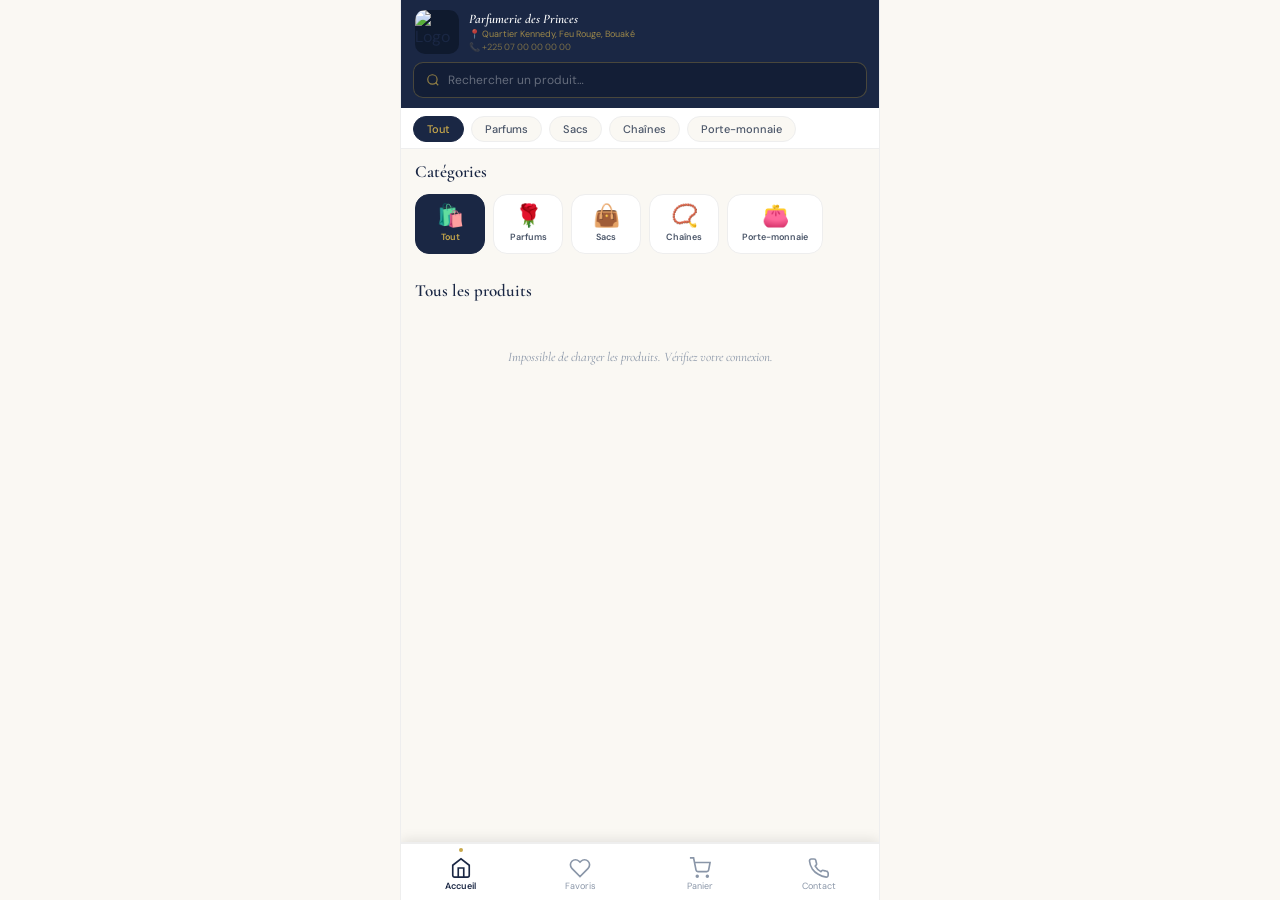
==== index.html @ a4246d4c "fix vercel deploy URL parfumerie-des-princes.vercel.app" ====
<!DOCTYPE html>
<html lang="fr">
<head>
  <meta charset="UTF-8" />
  <!-- viewport-fit=cover essentiel pour safe-area sur iOS/Android -->
  <meta name="viewport" content="width=device-width, initial-scale=1.0, maximum-scale=1.0, user-scalable=no, viewport-fit=cover" />
  <title>Parfumerie des Princes</title>
  <!-- PWA -->
  <link rel="manifest" href="manifest.json" />
  <meta name="theme-color" content="#1a2744" />
  <meta name="mobile-web-app-capable" content="yes" />
  <meta name="apple-mobile-web-app-capable" content="yes" />
  <meta name="apple-mobile-web-app-status-bar-style" content="black-translucent" />
  <meta name="apple-mobile-web-app-title" content="Parfumerie DP" />
  <link rel="apple-touch-icon" href="https://lh3.googleusercontent.com/d/11jAOWFMQM8Taf1GkFTv2fabKmadm5l5N" />
  <link rel="preconnect" href="https://fonts.googleapis.com" />
  <link rel="preconnect" href="https://fonts.gstatic.com" crossorigin />
  <link href="https://fonts.googleapis.com/css2?family=Cormorant+Garamond:ital,wght@0,400;0,600;1,400&family=DM+Sans:wght@400;500;600&family=DM+Mono:wght@400&display=swap" rel="stylesheet" />
  <link rel="stylesheet" href="style.css" />
</head>
<body>

  <div class="toast" id="toast"><span class="toast-ico">✓</span><span id="toast-msg"></span></div>

  <!-- MODAL PRODUIT -->
  <div class="modal-overlay" id="modalOverlay" onclick="closeModal(event)">
    <div class="modal-sheet">
      <div class="modal-handle"></div>
      <div class="modal-img-wrap" id="modalImgWrap"></div>
      <div class="modal-body">
        <div class="modal-top">
          <div>
            <div class="modal-cat" id="modalCat"></div>
            <div class="modal-name" id="modalName"></div>
          </div>
          <div class="modal-badge" id="modalBadge" style="display:none"></div>
        </div>
        <div class="modal-price-row">
          <div class="modal-price" id="modalPrice"></div>
          <div style="display:flex;gap:8px;align-items:center">
            <button class="modal-share" onclick="shareProduct()">
              <svg width="15" height="15" viewBox="0 0 24 24" fill="currentColor"><path d="M17.472 14.382c-.297-.149-1.758-.867-2.03-.967-.273-.099-.471-.148-.67.15-.197.297-.767.966-.94 1.164-.173.199-.347.223-.644.075-.297-.15-1.255-.463-2.39-1.475-.883-.788-1.48-1.761-1.653-2.059-.173-.297-.018-.458.13-.606.134-.133.298-.347.446-.52.149-.174.198-.298.298-.497.099-.198.05-.371-.025-.52-.075-.149-.669-1.612-.916-2.207-.242-.579-.487-.5-.669-.51-.173-.008-.371-.01-.57-.01-.198 0-.52.074-.792.372-.272.297-1.04 1.016-1.04 2.479 0 1.462 1.065 2.875 1.213 3.074.149.198 2.096 3.2 5.077 4.487.709.306 1.262.489 1.694.625.712.227 1.36.195 1.871.118.571-.085 1.758-.719 2.006-1.413.248-.694.248-1.289.173-1.413-.074-.124-.272-.198-.57-.347m-5.421 7.403h-.004a9.87 9.87 0 01-5.031-1.378l-.361-.214-3.741.982.998-3.648-.235-.374a9.86 9.86 0 01-1.51-5.26c.001-5.45 4.436-9.884 9.888-9.884 2.64 0 5.122 1.03 6.988 2.898a9.825 9.825 0 012.893 6.994c-.003 5.45-4.437 9.884-9.885 9.884m8.413-18.297A11.815 11.815 0 0012.05 0C5.495 0 .16 5.335.157 11.892c0 2.096.547 4.142 1.588 5.945L.057 24l6.305-1.654a11.882 11.882 0 005.683 1.448h.005c6.554 0 11.89-5.335 11.893-11.893a11.821 11.821 0 00-3.48-8.413z"/></svg>
            </button>
            <button class="modal-fav" id="modalFav" onclick="toggleFavModal()">♡</button>
          </div>
        </div>
        <div class="modal-desc" id="modalDesc"></div>
        <div class="modal-btns">
          <button class="modal-back-btn" onclick="closeModalBtn()">
            <svg width="14" height="14" viewBox="0 0 24 24" fill="none" stroke="currentColor" stroke-width="2"><polyline points="15 18 9 12 15 6"/></svg>
            Retour
          </button>
          <button class="modal-add-btn" onclick="addFromModal()">
            <svg width="15" height="15" viewBox="0 0 24 24" fill="none" stroke="currentColor" stroke-width="2"><circle cx="9" cy="21" r="1"/><circle cx="20" cy="21" r="1"/><path d="M1 1h4l2.68 13.39a2 2 0 0 0 2 1.61h9.72a2 2 0 0 0 2-1.61L23 6H6"/></svg>
            Ajouter au panier
          </button>
        </div>
      </div>
    </div>
  </div>

  <div class="app">

    <!-- HEADER -->
    <header class="header" id="mainHeader">
      <div class="header-brand" id="headerBrand">
        <div class="logo-row">
          <img id="logoBtn" src="https://lh3.googleusercontent.com/d/11jAOWFMQM8Taf1GkFTv2fabKmadm5l5N" alt="Logo" class="logo-img" />
          <div class="brand">
            <span class="brand-name">Parfumerie des Princes</span>
            <span class="brand-sub">📍 Quartier Kennedy, Feu Rouge, Bouaké</span>
            <span class="brand-tel">📞 +225 07 00 00 00 00</span>
          </div>
        </div>
      </div>
      <div class="search-bar">
        <svg width="14" height="14" viewBox="0 0 24 24" fill="none" stroke="currentColor" stroke-width="2"><circle cx="11" cy="11" r="8"/><path d="m21 21-4.35-4.35"/></svg>
        <input type="text" id="searchInput" placeholder="Rechercher un produit…" oninput="doSearch(this.value)" />
        <button class="search-clear" id="searchClear" onclick="clearSearch()" style="display:none">✕</button>
      </div>
    </header>

    <!-- BARRE CATÉGORIES (unique, toujours visible) -->
    <div class="cats-bar" id="catsBar">
      <button class="cp active" data-cat="Tout" onclick="filterCat('Tout',this)">Tout</button>
      <button class="cp" data-cat="Parfum" onclick="filterCat('Parfum',this)">Parfums</button>
      <button class="cp" data-cat="Sac" onclick="filterCat('Sac',this)">Sacs</button>
      <button class="cp" data-cat="Chaine" onclick="filterCat('Chaine',this)">Chaînes</button>
      <button class="cp" data-cat="Porte-monnaie" onclick="filterCat('Porte-monnaie',this)">Porte-monnaie</button>
    </div>

    <!-- FILTRES PRIX -->
    <div class="price-filters" id="priceFilters" style="display:none">
      <span class="pf-label">Prix :</span>
      <button class="pf active" data-range="all" onclick="filterPrice('all',this)">Tous</button>
      <button class="pf" data-range="0-10000" onclick="filterPrice('0-10000',this)">- 10 000 FCFA</button>
      <button class="pf" data-range="10000-30000" onclick="filterPrice('10000-30000',this)">10 000 – 30 000 FCFA</button>
      <button class="pf" data-range="30000-999999" onclick="filterPrice('30000-999999',this)">+ 30 000 FCFA</button>
    </div>

    <main class="main-content" id="mainContent">

      <!-- ACCUEIL -->
      <div class="page active" id="p-home">

        <!-- Catégories visuelles scrollables dans la page -->
        <div class="cat-section" id="catSection">
          <p class="section-title">Catégories</p>
          <div class="cat-row">
            <div class="cat-pill active" data-cat="Tout" onclick="filterCat('Tout',null)">
              <span class="cat-pill-emoji">🛍️</span><span class="cat-pill-name">Tout</span>
            </div>
            <div class="cat-pill" data-cat="Parfum" onclick="filterCat('Parfum',null)">
              <span class="cat-pill-emoji">🌹</span><span class="cat-pill-name">Parfums</span>
            </div>
            <div class="cat-pill" data-cat="Sac" onclick="filterCat('Sac',null)">
              <span class="cat-pill-emoji">👜</span><span class="cat-pill-name">Sacs</span>
            </div>
            <div class="cat-pill" data-cat="Chaine" onclick="filterCat('Chaine',null)">
              <span class="cat-pill-emoji">📿</span><span class="cat-pill-name">Chaînes</span>
            </div>
            <div class="cat-pill" data-cat="Porte-monnaie" onclick="filterCat('Porte-monnaie',null)">
              <span class="cat-pill-emoji">👛</span><span class="cat-pill-name">Porte-monnaie</span>
            </div>
          </div>
        </div>

        <p class="section-title" id="prodTitle">Tous les produits</p>
        <div class="prod-grid" id="prodGrid">
          <div class="no-results">Chargement…</div>
        </div>
      </div>

      <!-- FAVORIS -->
      <div class="page" id="p-fav">
        <p class="page-heading">Mes favoris</p>
        <div class="empty-state" id="favEmpty">
          <div class="empty-ico">♡</div>
          <p>Aucun favori</p>
          <small>Ouvrez un produit et appuyez sur ♡</small>
        </div>
        <div class="prod-grid" id="favGrid"></div>
      </div>

      <!-- PANIER -->
      <div class="page" id="p-cart">
        <p class="page-heading">Mon panier</p>
        <div class="empty-state" id="cartEmpty">
          <div class="empty-ico">🛒</div>
          <p>Votre panier est vide</p>
          <small>Ajoutez des produits depuis le catalogue</small>
        </div>
        <div id="cartItems" style="padding-bottom:8px"></div>
      </div>

      <!-- CONTACT -->
      <div class="page" id="p-contact">
        <div class="contact-hero">
          <img src="https://lh3.googleusercontent.com/d/11jAOWFMQM8Taf1GkFTv2fabKmadm5l5N" alt="Logo" class="contact-logo-img" />
          <p class="ch-name">Parfumerie des Princes</p>
          <p class="ch-sub">Bouaké, Côte d'Ivoire</p>
        </div>
        <div class="info-card">
          <div class="info-row">
            <div class="info-ico">📍</div>
            <div><div class="info-lbl">Adresse</div><div class="info-val">Quartier Kennedy, Feu Rouge, Bouaké</div></div>
          </div>
          <div class="info-row">
            <div class="info-ico">🕙</div>
            <div><div class="info-lbl">Horaires</div><div class="info-val open">Tous les jours · 10h – 23h</div></div>
          </div>
          <div class="info-row">
            <div class="info-ico">📞</div>
            <div><div class="info-lbl">WhatsApp</div><div class="info-val">+225 07 00 00 00 00</div></div>
          </div>
        </div>
        <button class="wa-contact-btn" onclick="contactWhatsApp()">
          <svg width="16" height="16" viewBox="0 0 24 24" fill="currentColor"><path d="M17.472 14.382c-.297-.149-1.758-.867-2.03-.967-.273-.099-.471-.148-.67.15-.197.297-.767.966-.94 1.164-.173.199-.347.223-.644.075-.297-.15-1.255-.463-2.39-1.475-.883-.788-1.48-1.761-1.653-2.059-.173-.297-.018-.458.13-.606.134-.133.298-.347.446-.52.149-.174.198-.298.298-.497.099-.198.05-.371-.025-.52-.075-.149-.669-1.612-.916-2.207-.242-.579-.487-.5-.669-.51-.173-.008-.371-.01-.57-.01-.198 0-.52.074-.792.372-.272.297-1.04 1.016-1.04 2.479 0 1.462 1.065 2.875 1.213 3.074.149.198 2.096 3.2 5.077 4.487.709.306 1.262.489 1.694.625.712.227 1.36.195 1.871.118.571-.085 1.758-.719 2.006-1.413.248-.694.248-1.289.173-1.413-.074-.124-.272-.198-.57-.347m-5.421 7.403h-.004a9.87 9.87 0 01-5.031-1.378l-.361-.214-3.741.982.998-3.648-.235-.374a9.86 9.86 0 01-1.51-5.26c.001-5.45 4.436-9.884 9.888-9.884 2.64 0 5.122 1.03 6.988 2.898a9.825 9.825 0 012.893 6.994c-.003 5.45-4.437 9.884-9.885 9.884m8.413-18.297A11.815 11.815 0 0012.05 0C5.495 0 .16 5.335.157 11.892c0 2.096.547 4.142 1.588 5.945L.057 24l6.305-1.654a11.882 11.882 0 005.683 1.448h.005c6.554 0 11.89-5.335 11.893-11.893a11.821 11.821 0 00-3.48-8.413z"/></svg>
          Nous contacter sur WhatsApp
        </button>
      </div>

    </main>

    <!-- FOOTER PANIER -->
    <div class="cart-footer" id="cartFooter" style="display:none">
      <div class="cart-total-row">
        <span class="ct-label">Total</span>
        <span class="ct-value" id="cartTotalVal">0 FCFA</span>
      </div>
      <button class="wa-order-btn" onclick="orderWhatsApp()">
        <svg width="18" height="18" viewBox="0 0 24 24" fill="currentColor"><path d="M17.472 14.382c-.297-.149-1.758-.867-2.03-.967-.273-.099-.471-.148-.67.15-.197.297-.767.966-.94 1.164-.173.199-.347.223-.644.075-.297-.15-1.255-.463-2.39-1.475-.883-.788-1.48-1.761-1.653-2.059-.173-.297-.018-.458.13-.606.134-.133.298-.347.446-.52.149-.174.198-.298.298-.497.099-.198.05-.371-.025-.52-.075-.149-.669-1.612-.916-2.207-.242-.579-.487-.5-.669-.51-.173-.008-.371-.01-.57-.01-.198 0-.52.074-.792.372-.272.297-1.04 1.016-1.04 2.479 0 1.462 1.065 2.875 1.213 3.074.149.198 2.096 3.2 5.077 4.487.709.306 1.262.489 1.694.625.712.227 1.36.195 1.871.118.571-.085 1.758-.719 2.006-1.413.248-.694.248-1.289.173-1.413-.074-.124-.272-.198-.57-.347m-5.421 7.403h-.004a9.87 9.87 0 01-5.031-1.378l-.361-.214-3.741.982.998-3.648-.235-.374a9.86 9.86 0 01-1.51-5.26c.001-5.45 4.436-9.884 9.888-9.884 2.64 0 5.122 1.03 6.988 2.898a9.825 9.825 0 012.893 6.994c-.003 5.45-4.437 9.884-9.885 9.884m8.413-18.297A11.815 11.815 0 0012.05 0C5.495 0 .16 5.335.157 11.892c0 2.096.547 4.142 1.588 5.945L.057 24l6.305-1.654a11.882 11.882 0 005.683 1.448h.005c6.554 0 11.89-5.335 11.893-11.893a11.821 11.821 0 00-3.48-8.413z"/></svg>
        Commander via WhatsApp
      </button>
    </div>

    <!-- ══ BOTTOM NAV ══ -->
    <nav class="bottom-nav" id="bottomNav">
      <button class="ni active" data-page="home" onclick="goTo('home',this)">
        <svg width="22" height="22" viewBox="0 0 24 24" fill="none" stroke="currentColor" stroke-width="1.8"><path d="M3 9l9-7 9 7v11a2 2 0 0 1-2 2H5a2 2 0 0 1-2-2z"/><polyline points="9 22 9 12 15 12 15 22"/></svg>
        <span>Accueil</span>
      </button>
      <button class="ni" data-page="fav" onclick="goTo('fav',this)">
        <svg width="22" height="22" viewBox="0 0 24 24" fill="none" stroke="currentColor" stroke-width="1.8"><path d="M20.84 4.61a5.5 5.5 0 0 0-7.78 0L12 5.67l-1.06-1.06a5.5 5.5 0 0 0-7.78 7.78l1.06 1.06L12 21.23l7.78-7.78 1.06-1.06a5.5 5.5 0 0 0 0-7.78z"/></svg>
        <span>Favoris</span>
      </button>
      <button class="ni" data-page="cart" onclick="goTo('cart',this)">
        <svg width="22" height="22" viewBox="0 0 24 24" fill="none" stroke="currentColor" stroke-width="1.8"><circle cx="9" cy="21" r="1"/><circle cx="20" cy="21" r="1"/><path d="M1 1h4l2.68 13.39a2 2 0 0 0 2 1.61h9.72a2 2 0 0 0 2-1.61L23 6H6"/></svg>
        <span>Panier</span>
        <span class="cart-badge" id="cartBadge" style="display:none">0</span>
      </button>
      <button class="ni" data-page="contact" onclick="goTo('contact',this)">
        <svg width="22" height="22" viewBox="0 0 24 24" fill="none" stroke="currentColor" stroke-width="1.8"><path d="M22 16.92v3a2 2 0 0 1-2.18 2 19.79 19.79 0 0 1-8.63-3.07A19.5 19.5 0 0 1 4.69 13a19.79 19.79 0 0 1-3.07-8.67A2 2 0 0 1 3.6 2.22h3a2 2 0 0 1 2 1.72c.127.96.361 1.903.7 2.81a2 2 0 0 1-.45 2.11L7.91 9.91a16 16 0 0 0 6.07 6.07l.9-.9a2 2 0 0 1 2.11-.45c.907.339 1.85.573 2.81.7A2 2 0 0 1 21.73 17"/></svg>
        <span>Contact</span>
      </button>
    </nav>

  </div>

  <script src="config.js"></script>
  <script src="config.js"></script>
  <script src="products.js"></script>
  <script src="app.js"></script>
  <script>
    // Enregistrer le Service Worker
    if ('serviceWorker' in navigator) {
      window.addEventListener('load', () => {
        navigator.serviceWorker.register('/sw.js')
          .then(reg => console.log('[PWA] Service Worker enregistré', reg.scope))
          .catch(err => console.warn('[PWA] Erreur SW:', err));
      });
    }
  </script>
</body>
</html>
---- style.css ----
*, *::before, *::after { box-sizing: border-box; margin: 0; padding: 0; }
:root {
  --navy: #1a2744; --navy-2: #243560; --navy-3: #0f1a2e;
  --gold: #c8a84b; --gold-2: #e8c96a; --gold-light: #f5edd6;
  --cream: #faf8f3; --white: #fff;
  --text: #1a2744; --text-2: #4a5568; --text-3: #8a96a8;
  --green: #25a244; --red: #e0574e; --border: #eee;
  --font-display: 'Cormorant Garamond', Georgia, serif;
  --font-body: 'DM Sans', system-ui, sans-serif;
  --font-mono: 'DM Mono', monospace;
  --nav-bar: 58px;
  --safe-bottom: env(safe-area-inset-bottom, 16px);
  --nav-total: calc(var(--nav-bar) + var(--safe-bottom));
}

html { height: 100%; }
body { height: 100%; overflow: hidden; overscroll-behavior: none; font-family: var(--font-body); background: var(--cream); color: var(--text); }

/* ── App ── */
.app {
  position: fixed; top: 0; left: 50%; transform: translateX(-50%);
  width: 100%; max-width: 480px; height: 100%;
  display: flex; flex-direction: column; background: var(--cream); overflow: hidden;
}

/* ── Header FIXE ── */
.header { background: var(--navy); flex-shrink: 0; }

.header-brand {
  padding: 10px 14px 8px;
  overflow: hidden; max-height: 72px;
  transition: max-height .28s ease, padding .28s ease, opacity .22s ease;
  opacity: 1;
}
.header-brand.hidden { max-height: 0; padding-top: 0; padding-bottom: 0; opacity: 0; }

/* Padding top sur la search quand le brand est caché */
.search-bar {
  background: rgba(15,26,46,.6); border: 1px solid rgba(200,168,75,.3);
  border-radius: 10px; display: flex; align-items: center; gap: 8px;
  padding: 9px 12px; margin: 0 12px 10px;
  transition: margin-top .28s ease;
}
.header-brand.hidden + .search-bar { margin-top: 10px; }

.logo-row { display: flex; align-items: center; gap: 10px; }
.logo-img { width: 44px; height: 44px; border-radius: 10px; object-fit: contain; background: var(--navy-3); flex-shrink: 0; cursor: pointer; user-select: none; -webkit-tap-highlight-color: transparent; }
.brand { display: flex; flex-direction: column; gap: 1px; }
.brand-name { color: #fff; font-size: 13px; font-weight: 600; font-family: var(--font-display); font-style: italic; }
.brand-sub { color: rgba(200,168,75,.75); font-size: 9px; }
.brand-tel { color: rgba(200,168,75,.55); font-size: 9px; }
.search-bar svg { color: rgba(200,168,75,.7); flex-shrink: 0; }
.search-bar input { background: none; border: none; outline: none; color: #fff; font-size: 12px; width: 100%; font-family: var(--font-body); }
.search-bar input::placeholder { color: rgba(255,255,255,.35); }
.search-clear { background: none; border: none; color: rgba(255,255,255,.4); font-size: 12px; cursor: pointer; }

/* ── Barre catégories FIXE ── */
.cats-bar { display: flex; gap: 7px; padding: 8px 12px 6px; overflow-x: auto; scrollbar-width: none; background: var(--white); border-bottom: 1px solid var(--border); flex-shrink: 0; }
.cats-bar::-webkit-scrollbar { display: none; }
.cp { padding: 5px 13px; border-radius: 20px; font-size: 11px; font-weight: 500; cursor: pointer; border: 1px solid var(--border); background: var(--cream); color: var(--text-2); white-space: nowrap; flex-shrink: 0; transition: all .15s; font-family: var(--font-body); }
.cp.active { background: var(--navy); color: var(--gold); border-color: var(--navy); }

/* ── Filtres prix ── */
.price-filters { display: flex; align-items: center; gap: 6px; padding: 7px 12px; background: var(--gold-light); border-bottom: 1px solid #e8d48a; overflow-x: auto; scrollbar-width: none; flex-shrink: 0; }
.price-filters::-webkit-scrollbar { display: none; }
.pf-label { font-size: 10px; font-weight: 600; color: #7a5c00; white-space: nowrap; text-transform: uppercase; letter-spacing: .5px; }
.pf { padding: 4px 10px; border-radius: 14px; font-size: 10px; font-weight: 500; cursor: pointer; border: 1px solid #e8d48a; background: transparent; color: #7a5c00; white-space: nowrap; flex-shrink: 0; font-family: var(--font-body); transition: all .15s; }
.pf.active { background: var(--navy); color: var(--gold); border-color: var(--navy); }

/* ── Main content — PAS de padding-bottom ici, géré par pb-page ── */
.main-content {
  flex: 1; overflow-y: auto; overflow-x: hidden;
  overscroll-behavior-y: contain;
  -webkit-overflow-scrolling: touch;
  /* Stabiliser le scroll — empêche le "danse" */
  will-change: scroll-position;
}
.page { display: none; padding-bottom: var(--nav-total); }
.page.active { display: block; }

/* ── Titres ── */
.section-title { font-family: var(--font-display); font-size: 17px; color: var(--text); padding: 12px 14px 8px; font-weight: 600; }
.page-heading { font-family: var(--font-display); font-size: 20px; color: var(--text); padding: 14px 14px 10px; font-weight: 600; font-style: italic; }

/* ── Section catégories (visible au début, scroll la fait monter naturellement) ── */
.cat-section { padding: 0 0 4px; }
.cat-row { display: flex; gap: 8px; padding: 4px 14px 10px; overflow-x: auto; scrollbar-width: none; }
.cat-row::-webkit-scrollbar { display: none; }
.cat-pill { display: flex; flex-direction: column; align-items: center; gap: 4px; flex-shrink: 0; cursor: pointer; background: var(--white); border: 1px solid var(--border); border-radius: 14px; padding: 10px 14px; min-width: 70px; transition: all .15s; text-align: center; }
.cat-pill:active { transform: scale(.95); }
.cat-pill.active { background: var(--navy); border-color: var(--navy); }
.cat-pill-emoji { font-size: 22px; line-height: 1; }
.cat-pill-name { font-size: 9px; font-weight: 600; color: var(--text-2); white-space: nowrap; }
.cat-pill.active .cat-pill-name { color: var(--gold); }

/* ── Grille produits ── */
.prod-grid { display: grid; grid-template-columns: 1fr 1fr; gap: 10px; padding: 0 14px 12px; }
.prod-card { background: var(--white); border-radius: 14px; overflow: hidden; border: 1px solid var(--border); cursor: pointer; transition: transform .15s; }
.prod-card:active { transform: scale(.97); }

/* Image pleine — PAS d'emoji flottant sur l'image */
.prod-img { width: 100%; aspect-ratio: 1/1; position: relative; overflow: hidden; background: var(--cream); }
.prod-img img { position: absolute; inset: 0; width: 100%; height: 100%; object-fit: cover; display: block; }
/* Fallback emoji centré SEULEMENT si pas d'image */
.prod-img-fallback { position: absolute; inset: 0; display: none; align-items: center; justify-content: center; font-size: 44px; background: var(--cream); }

.prod-badge { position: absolute; top: 7px; left: 7px; background: var(--gold); color: var(--navy); font-size: 8px; font-weight: 700; padding: 2px 7px; border-radius: 8px; z-index: 2; letter-spacing: .3px; }
/* Pas d'emoji catégorie sur les cartes */
.prod-info { padding: 9px 10px; }
.prod-cat { font-size: 8px; color: var(--text-3); text-transform: uppercase; letter-spacing: .8px; }
.prod-name { font-size: 11px; font-weight: 600; color: var(--text); line-height: 1.35; margin: 2px 0 6px; }
.prod-row { display: flex; align-items: center; justify-content: space-between; }
.prod-price { font-size: 12px; font-weight: 700; color: var(--navy); font-family: var(--font-mono); }
.prod-price span { font-size: 8px; color: var(--text-3); font-weight: 400; font-family: var(--font-body); }
.prod-add { width: 26px; height: 26px; background: var(--navy); border-radius: 8px; display: flex; align-items: center; justify-content: center; color: var(--gold); font-size: 16px; font-weight: 700; cursor: pointer; border: none; }

/* ── Empty ── */
.empty-state { display: flex; flex-direction: column; align-items: center; justify-content: center; gap: 10px; padding: 60px 30px; text-align: center; color: var(--text-3); }
.empty-ico { font-size: 44px; opacity: .4; }
.empty-state p { font-size: 14px; font-family: var(--font-display); font-style: italic; }
.empty-state small { font-size: 11px; color: #bbb; }
.no-results { grid-column: 1/-1; text-align: center; padding: 40px 20px; color: var(--text-3); font-size: 13px; font-family: var(--font-display); font-style: italic; }

/* ── Panier ── */
.cart-item { background: var(--white); border-radius: 12px; padding: 12px; display: flex; gap: 12px; margin: 0 14px 8px; border: 1px solid var(--border); }
.ci-img { width: 60px; height: 60px; border-radius: 10px; display: flex; align-items: center; justify-content: center; flex-shrink: 0; overflow: hidden; }
.ci-img img { width: 100%; height: 100%; object-fit: cover; border-radius: 8px; }
.ci-body { flex: 1; }
.ci-name { font-size: 12px; font-weight: 600; color: var(--text); }
.ci-cat { font-size: 9px; color: var(--text-3); margin-top: 1px; }
.ci-price { font-size: 12px; font-weight: 700; color: var(--navy); margin-top: 5px; font-family: var(--font-mono); }
.ci-qty { display: flex; align-items: center; gap: 8px; margin-top: 6px; }
.ci-qty-btn { width: 22px; height: 22px; border-radius: 6px; border: 1px solid var(--border); background: var(--cream); color: var(--text); font-size: 14px; cursor: pointer; display: flex; align-items: center; justify-content: center; }
.ci-qty-val { font-size: 12px; font-weight: 600; min-width: 16px; text-align: center; }
.ci-del { color: #ddd; font-size: 16px; cursor: pointer; align-self: flex-start; background: none; border: none; padding: 0; }

/* ── Footer panier ── */
.cart-footer { position: fixed; bottom: var(--nav-total); left: 50%; transform: translateX(-50%); width: 100%; max-width: 480px; background: var(--white); border-top: 1px solid var(--border); padding: 12px 14px; z-index: 45; box-shadow: 0 -4px 20px rgba(0,0,0,.08); }
.cart-total-row { display: flex; justify-content: space-between; align-items: center; margin-bottom: 10px; }
.ct-label { font-size: 12px; color: var(--text-2); }
.ct-value { font-size: 18px; font-weight: 700; color: var(--navy); font-family: var(--font-mono); }
.wa-order-btn { background: #25d366; color: #fff; border: none; width: 100%; padding: 12px; border-radius: 12px; font-size: 13px; font-weight: 600; cursor: pointer; display: flex; align-items: center; justify-content: center; gap: 8px; font-family: var(--font-body); }

/* ── Contact ── */
.contact-hero { background: var(--navy); margin: 14px 14px 10px; border-radius: 16px; padding: 24px 20px; text-align: center; }
.contact-logo-img { width: 90px; height: 90px; object-fit: contain; border-radius: 16px; margin: 0 auto 10px; display: block; }
.ch-name { color: #fff; font-size: 16px; font-family: var(--font-display); font-style: italic; }
.ch-sub { color: rgba(200,168,75,.75); font-size: 10px; margin-top: 3px; }
.info-card { background: var(--white); border-radius: 12px; margin: 0 14px 10px; border: 1px solid var(--border); overflow: hidden; }
.info-row { display: flex; align-items: center; gap: 12px; padding: 12px 14px; border-bottom: 1px solid #f5f5f5; }
.info-row:last-child { border-bottom: none; }
.info-ico { font-size: 18px; width: 32px; text-align: center; flex-shrink: 0; }
.info-lbl { font-size: 9px; color: var(--text-3); text-transform: uppercase; letter-spacing: .5px; }
.info-val { font-size: 12px; color: var(--text-2); margin-top: 1px; }
.open { color: var(--green); font-weight: 600; }
.wa-contact-btn { background: #25d366; color: #fff; border: none; width: calc(100% - 28px); margin: 0 14px 14px; padding: 13px; border-radius: 12px; font-size: 13px; font-weight: 600; cursor: pointer; display: flex; align-items: center; justify-content: center; gap: 8px; font-family: var(--font-body); }

/* ══ BOTTOM NAV ══ */
.bottom-nav {
  position: fixed; bottom: 0; left: 50%; transform: translateX(-50%);
  width: 100%; max-width: 480px; background: var(--white);
  border-top: 2px solid var(--border); display: flex; z-index: 1000;
  height: var(--nav-total); padding-bottom: var(--safe-bottom);
  box-shadow: 0 -2px 12px rgba(0,0,0,.1);
}
.ni { flex: 1; display: flex; flex-direction: column; align-items: center; justify-content: center; gap: 3px; cursor: pointer; background: none; border: none; font-family: var(--font-body); position: relative; padding: 6px 0 2px; min-height: 44px; }
.ni svg { stroke: var(--text-3); transition: stroke .15s; flex-shrink: 0; }
.ni span:not(.cart-badge) { font-size: 9px; color: var(--text-3); line-height: 1; }
.ni.active svg { stroke: var(--navy); }
.ni.active span:not(.cart-badge) { color: var(--navy); font-weight: 600; }
.ni.active::after { content: ''; position: absolute; top: 4px; width: 4px; height: 4px; background: var(--gold); border-radius: 50%; }
.cart-badge { position: absolute; top: 2px; right: calc(50% - 20px); background: var(--red); color: #fff; font-size: 8px; font-weight: 700; min-width: 15px; height: 15px; border-radius: 8px; display: flex; align-items: center; justify-content: center; padding: 0 3px; }

/* ── Toast ── */
.toast { position: fixed; bottom: calc(var(--nav-total) + 8px); left: 50%; transform: translateX(-50%); background: var(--navy); color: #fff; padding: 9px 18px; border-radius: 24px; font-size: 12px; font-weight: 500; display: flex; align-items: center; gap: 7px; white-space: nowrap; opacity: 0; transition: opacity .2s; z-index: 200; pointer-events: none; max-width: 90vw; }
.toast.show { opacity: 1; }
.toast-ico { color: var(--gold); font-size: 14px; }

/* ── Modal produit ── */
.modal-overlay { position: fixed; inset: 0; background: rgba(10,16,35,.6); z-index: 400; display: none; align-items: flex-end; justify-content: center; }
.modal-overlay.open { display: flex; }
.modal-sheet { background: var(--white); border-radius: 22px 22px 0 0; width: 100%; max-width: 480px; max-height: 90vh; overflow-y: auto; animation: slideUp .25s ease; }
@keyframes slideUp { from { transform: translateY(100%); } to { transform: translateY(0); } }
.modal-handle { width: 36px; height: 4px; background: #ddd; border-radius: 2px; margin: 12px auto 0; }
.modal-img-wrap { width: 100%; height: 240px; display: flex; align-items: center; justify-content: center; overflow: hidden; }
.modal-img-wrap img { width: 100%; height: 100%; object-fit: cover; }
.modal-img-emoji { font-size: 80px; }
.modal-body { padding: 16px 18px 28px; }
.modal-top { display: flex; align-items: flex-start; justify-content: space-between; margin-bottom: 10px; }
.modal-cat { font-size: 10px; color: var(--text-3); text-transform: uppercase; letter-spacing: .8px; margin-bottom: 4px; }
.modal-name { font-family: var(--font-display); font-size: 22px; font-weight: 600; color: var(--text); font-style: italic; line-height: 1.2; }
.modal-badge { background: var(--gold); color: var(--navy); font-size: 9px; font-weight: 700; padding: 4px 10px; border-radius: 10px; flex-shrink: 0; margin-top: 4px; }
.modal-price-row { display: flex; align-items: center; justify-content: space-between; margin-bottom: 14px; }
.modal-price { font-family: var(--font-mono); font-size: 22px; font-weight: 700; color: var(--navy); }
.modal-share { width: 38px; height: 38px; border-radius: 50%; border: 1.5px solid #25d366; background: #f0fff4; color: #25d366; cursor: pointer; display: flex; align-items: center; justify-content: center; }
.modal-fav { width: 38px; height: 38px; border-radius: 50%; border: 1.5px solid var(--border); background: var(--cream); font-size: 18px; cursor: pointer; display: flex; align-items: center; justify-content: center; }
.modal-fav.liked { color: var(--red); border-color: #fcc; background: #fff0f0; }
.modal-desc { font-size: 13px; color: var(--text-2); line-height: 1.7; margin-bottom: 16px; padding-bottom: 16px; border-bottom: 1px solid var(--border); }

/* Boutons modal — Add panier + Retour côte à côte */
.modal-btns { display: flex; gap: 10px; }
.modal-back-btn { padding: 14px 16px; background: var(--cream); color: var(--text-2); border: 1px solid var(--border); border-radius: 14px; font-family: var(--font-body); font-size: 13px; cursor: pointer; display: flex; align-items: center; gap: 6px; white-space: nowrap; }
.modal-add-btn { flex: 1; padding: 14px; background: var(--navy); color: #fff; border: none; border-radius: 14px; font-family: var(--font-body); font-size: 14px; font-weight: 600; cursor: pointer; display: flex; align-items: center; justify-content: center; gap: 8px; }

@media (min-width: 480px) {
  .app { border-left: 1px solid var(--border); border-right: 1px solid var(--border); }
}
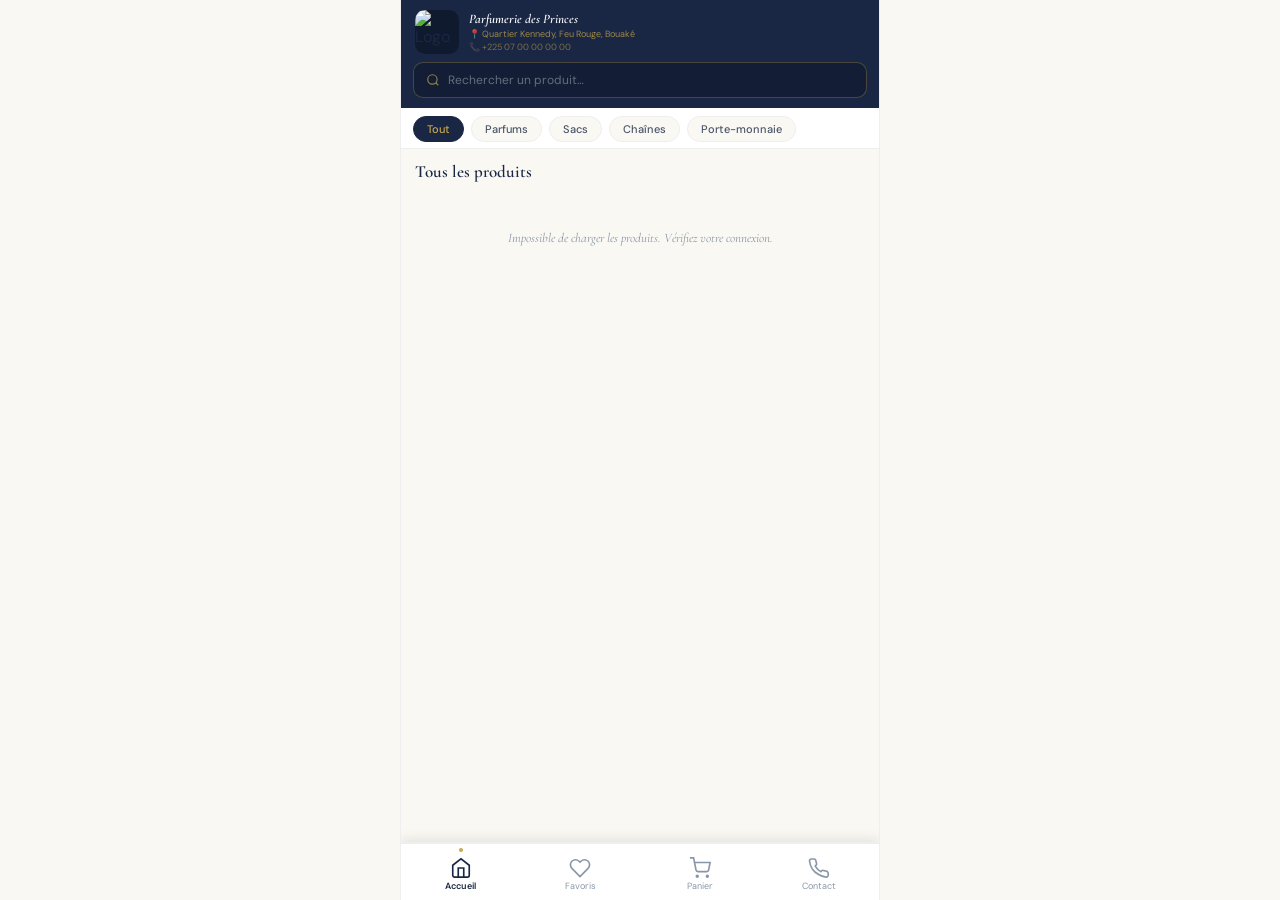
==== commit 22dfe1ab: "modal: image flush top, croix en overlay, bouton panier centré" ====
--- a/index.html
+++ b/index.html
@@ -1,4 +1,4 @@
-<!DOCTYPE html>
+﻿<!DOCTYPE html>
 <html lang="fr">
 <head>
   <meta charset="UTF-8" />
@@ -25,31 +25,40 @@
   <!-- MODAL PRODUIT -->
   <div class="modal-overlay" id="modalOverlay" onclick="closeModal(event)">
     <div class="modal-sheet">
-      <div class="modal-handle"></div>
-      <div class="modal-img-wrap" id="modalImgWrap"></div>
+      <!-- PAS de modal-handle : l'image colle directement en haut -->
+      <div class="modal-img-wrap" id="modalImgWrap">
+        <button class="modal-nav-prev" id="modalNavPrev" onclick="navigateVariant(-1)"><svg width="16" height="16" viewBox="0 0 24 24" fill="none" stroke="currentColor" stroke-width="2.5"><polyline points="15 18 9 12 15 6"/></svg></button>
+        <button class="modal-nav-next" id="modalNavNext" onclick="navigateVariant(1)"><svg width="16" height="16" viewBox="0 0 24 24" fill="none" stroke="currentColor" stroke-width="2.5"><polyline points="9 18 15 12 9 6"/></svg></button>
+        <div class="modal-img-overlay">
+          <!-- Croix posée directement sur l'image, top-left -->
+          <div class="modal-img-overlay-top">
+            <button class="modal-close-btn" onclick="closeModalBtn()">
+              <svg width="16" height="16" viewBox="0 0 24 24" fill="none" stroke="currentColor" stroke-width="2.5"><line x1="18" y1="6" x2="6" y2="18"/><line x1="6" y1="6" x2="18" y2="18"/></svg>
+            </button>
+          </div>
+          <!-- Bas de l'image : catégorie, nom, prix à gauche / WA + fav à droite -->
+          <div class="modal-img-overlay-bottom">
+            <div class="modal-badge" id="modalBadge" style="display:none"></div>
+            <div class="modal-cat" id="modalCat"></div>
+            <div class="modal-overlay-row">
+              <div>
+                <div class="modal-name" id="modalName"></div>
+                <div class="modal-price" id="modalPrice"></div>
+              </div>
+              <div class="modal-overlay-actions">
+                <button class="modal-share-overlay" onclick="shareProduct()">
+                  <svg width="15" height="15" viewBox="0 0 24 24" fill="currentColor"><path d="M17.472 14.382c-.297-.149-1.758-.867-2.03-.967-.273-.099-.471-.148-.67.15-.197.297-.767.966-.94 1.164-.173.199-.347.223-.644.075-.297-.15-1.255-.463-2.39-1.475-.883-.788-1.48-1.761-1.653-2.059-.173-.297-.018-.458.13-.606.134-.133.298-.347.446-.52.149-.174.198-.298.298-.497.099-.198.05-.371-.025-.52-.075-.149-.669-1.612-.916-2.207-.242-.579-.487-.5-.669-.51-.173-.008-.371-.01-.57-.01-.198 0-.52.074-.792.372-.272.297-1.04 1.016-1.04 2.479 0 1.462 1.065 2.875 1.213 3.074.149.198 2.096 3.2 5.077 4.487.709.306 1.262.489 1.694.625.712.227 1.36.195 1.871.118.571-.085 1.758-.719 2.006-1.413.248-.694.248-1.289.173-1.413-.074-.124-.272-.198-.57-.347m-5.421 7.403h-.004a9.87 9.87 0 01-5.031-1.378l-.361-.214-3.741.982.998-3.648-.235-.374a9.86 9.86 0 01-1.51-5.26c.001-5.45 4.436-9.884 9.888-9.884 2.64 0 5.122 1.03 6.988 2.898a9.825 9.825 0 012.893 6.994c-.003 5.45-4.437 9.884-9.885 9.884m8.413-18.297A11.815 11.815 0 0012.05 0C5.495 0 .16 5.335.157 11.892c0 2.096.547 4.142 1.588 5.945L.057 24l6.305-1.654a11.882 11.882 0 005.683 1.448h.005c6.554 0 11.89-5.335 11.893-11.893a11.821 11.821 0 00-3.48-8.413z"/></svg>
+                </button>
+                <button class="modal-fav-overlay" id="modalFav" onclick="toggleFavModal()">&#9825;</button>
+              </div>
+            </div>
+          </div>
+        </div>
+      </div>
+      <!-- Corps sous l'image : description + bouton panier centré -->
       <div class="modal-body">
-        <div class="modal-top">
-          <div>
-            <div class="modal-cat" id="modalCat"></div>
-            <div class="modal-name" id="modalName"></div>
-          </div>
-          <div class="modal-badge" id="modalBadge" style="display:none"></div>
-        </div>
-        <div class="modal-price-row">
-          <div class="modal-price" id="modalPrice"></div>
-          <div style="display:flex;gap:8px;align-items:center">
-            <button class="modal-share" onclick="shareProduct()">
-              <svg width="15" height="15" viewBox="0 0 24 24" fill="currentColor"><path d="M17.472 14.382c-.297-.149-1.758-.867-2.03-.967-.273-.099-.471-.148-.67.15-.197.297-.767.966-.94 1.164-.173.199-.347.223-.644.075-.297-.15-1.255-.463-2.39-1.475-.883-.788-1.48-1.761-1.653-2.059-.173-.297-.018-.458.13-.606.134-.133.298-.347.446-.52.149-.174.198-.298.298-.497.099-.198.05-.371-.025-.52-.075-.149-.669-1.612-.916-2.207-.242-.579-.487-.5-.669-.51-.173-.008-.371-.01-.57-.01-.198 0-.52.074-.792.372-.272.297-1.04 1.016-1.04 2.479 0 1.462 1.065 2.875 1.213 3.074.149.198 2.096 3.2 5.077 4.487.709.306 1.262.489 1.694.625.712.227 1.36.195 1.871.118.571-.085 1.758-.719 2.006-1.413.248-.694.248-1.289.173-1.413-.074-.124-.272-.198-.57-.347m-5.421 7.403h-.004a9.87 9.87 0 01-5.031-1.378l-.361-.214-3.741.982.998-3.648-.235-.374a9.86 9.86 0 01-1.51-5.26c.001-5.45 4.436-9.884 9.888-9.884 2.64 0 5.122 1.03 6.988 2.898a9.825 9.825 0 012.893 6.994c-.003 5.45-4.437 9.884-9.885 9.884m8.413-18.297A11.815 11.815 0 0012.05 0C5.495 0 .16 5.335.157 11.892c0 2.096.547 4.142 1.588 5.945L.057 24l6.305-1.654a11.882 11.882 0 005.683 1.448h.005c6.554 0 11.89-5.335 11.893-11.893a11.821 11.821 0 00-3.48-8.413z"/></svg>
-            </button>
-            <button class="modal-fav" id="modalFav" onclick="toggleFavModal()">♡</button>
-          </div>
-        </div>
         <div class="modal-desc" id="modalDesc"></div>
         <div class="modal-btns">
-          <button class="modal-back-btn" onclick="closeModalBtn()">
-            <svg width="14" height="14" viewBox="0 0 24 24" fill="none" stroke="currentColor" stroke-width="2"><polyline points="15 18 9 12 15 6"/></svg>
-            Retour
-          </button>
           <button class="modal-add-btn" onclick="addFromModal()">
             <svg width="15" height="15" viewBox="0 0 24 24" fill="none" stroke="currentColor" stroke-width="2"><circle cx="9" cy="21" r="1"/><circle cx="20" cy="21" r="1"/><path d="M1 1h4l2.68 13.39a2 2 0 0 0 2 1.61h9.72a2 2 0 0 0 2-1.61L23 6H6"/></svg>
             Ajouter au panier
@@ -102,28 +111,6 @@
 
       <!-- ACCUEIL -->
       <div class="page active" id="p-home">
-
-        <!-- Catégories visuelles scrollables dans la page -->
-        <div class="cat-section" id="catSection">
-          <p class="section-title">Catégories</p>
-          <div class="cat-row">
-            <div class="cat-pill active" data-cat="Tout" onclick="filterCat('Tout',null)">
-              <span class="cat-pill-emoji">🛍️</span><span class="cat-pill-name">Tout</span>
-            </div>
-            <div class="cat-pill" data-cat="Parfum" onclick="filterCat('Parfum',null)">
-              <span class="cat-pill-emoji">🌹</span><span class="cat-pill-name">Parfums</span>
-            </div>
-            <div class="cat-pill" data-cat="Sac" onclick="filterCat('Sac',null)">
-              <span class="cat-pill-emoji">👜</span><span class="cat-pill-name">Sacs</span>
-            </div>
-            <div class="cat-pill" data-cat="Chaine" onclick="filterCat('Chaine',null)">
-              <span class="cat-pill-emoji">📿</span><span class="cat-pill-name">Chaînes</span>
-            </div>
-            <div class="cat-pill" data-cat="Porte-monnaie" onclick="filterCat('Porte-monnaie',null)">
-              <span class="cat-pill-emoji">👛</span><span class="cat-pill-name">Porte-monnaie</span>
-            </div>
-          </div>
-        </div>
 
         <p class="section-title" id="prodTitle">Tous les produits</p>
         <div class="prod-grid" id="prodGrid">
@@ -233,3 +220,4 @@
   </script>
 </body>
 </html>
+
--- a/style.css
+++ b/style.css
@@ -1,4 +1,4 @@
-*, *::before, *::after { box-sizing: border-box; margin: 0; padding: 0; }
+﻿*, *::before, *::after { box-sizing: border-box; margin: 0; padding: 0; }
 :root {
   --navy: #1a2744; --navy-2: #243560; --navy-3: #0f1a2e;
   --gold: #c8a84b; --gold-2: #e8c96a; --gold-light: #f5edd6;
@@ -179,29 +179,65 @@
 /* ── Modal produit ── */
 .modal-overlay { position: fixed; inset: 0; background: rgba(10,16,35,.6); z-index: 400; display: none; align-items: flex-end; justify-content: center; }
 .modal-overlay.open { display: flex; }
-.modal-sheet { background: var(--white); border-radius: 22px 22px 0 0; width: 100%; max-width: 480px; max-height: 90vh; overflow-y: auto; animation: slideUp .25s ease; }
-@keyframes slideUp { from { transform: translateY(100%); } to { transform: translateY(0); } }
-.modal-handle { width: 36px; height: 4px; background: #ddd; border-radius: 2px; margin: 12px auto 0; }
-.modal-img-wrap { width: 100%; height: 240px; display: flex; align-items: center; justify-content: center; overflow: hidden; }
-.modal-img-wrap img { width: 100%; height: 100%; object-fit: cover; }
+/* ── Modal image flush top, arrondie, croix en overlay ── */
+.modal-sheet { background: var(--white); border-radius: 22px 22px 0 0; width: 100%; max-width: 480px; max-height: 92vh; overflow-y: auto; animation: slideUp .25s ease; display: flex; flex-direction: column; }
+.modal-img-wrap { position: relative; width: 100%; height: 62vw; max-height: 320px; min-height: 220px; overflow: hidden; background: #100d07; flex-shrink: 0; border-radius: 22px 22px 0 0; }
+.modal-img-wrap::before { content: ""; position: absolute; inset: -16px; background-image: var(--thumb-src); background-size: cover; background-position: center; filter: blur(22px) brightness(0.35) saturate(0.4); z-index: 0; }
+.modal-img-wrap > img { position: absolute; inset: 0; width: 100%; height: 100%; object-fit: contain; padding: 8px 8px 80px; box-sizing: border-box; z-index: 1; filter: drop-shadow(0 8px 28px rgba(0,0,0,.5)); }
+.modal-img-overlay { position: absolute; inset: 0; z-index: 2; display: flex; flex-direction: column; justify-content: space-between; pointer-events: none; }
+/* Croix directement sur l'image, collée en haut à gauche */
+.modal-img-overlay-top { display: flex; align-items: center; justify-content: flex-start; padding: 10px 12px 0; pointer-events: all; }
+.modal-img-overlay-bottom { background: linear-gradient(to top, rgba(8,12,28,.95) 0%, rgba(8,12,28,.65) 60%, transparent 100%); padding: 24px 14px 14px; pointer-events: all; }
+.modal-close-btn { width: 32px; height: 32px; border-radius: 50%; background: rgba(0,0,0,.55); border: none; color: #fff; cursor: pointer; display: flex; align-items: center; justify-content: center; backdrop-filter: blur(4px); }
+.modal-share-overlay { width: 34px; height: 34px; border-radius: 50%; background: rgba(37,211,102,.25); border: 1px solid rgba(37,211,102,.6); color: #25d366; cursor: pointer; display: flex; align-items: center; justify-content: center; }
+.modal-fav-overlay { width: 34px; height: 34px; border-radius: 50%; background: rgba(0,0,0,.4); border: 1px solid rgba(255,255,255,.2); color: #fff; font-size: 16px; cursor: pointer; display: flex; align-items: center; justify-content: center; }
+.modal-fav-overlay.liked { color: var(--red); border-color: rgba(224,87,78,.5); background: rgba(224,87,78,.15); }
+/* Bas de l'image : catégorie + nom/prix + boutons WA/fav */
+.modal-img-overlay-bottom .modal-cat { color: rgba(200,168,75,.9); font-size: 9px; text-transform: uppercase; letter-spacing: 1.2px; margin-bottom: 4px; }
+.modal-img-overlay-bottom .modal-name { font-family: var(--font-display); font-size: 20px; font-weight: 600; color: #fff; font-style: italic; line-height: 1.2; }
+.modal-img-overlay-bottom .modal-price { font-family: var(--font-mono); font-size: 17px; font-weight: 700; color: var(--gold); margin-top: 2px; }
+.modal-img-overlay-bottom .modal-badge { background: var(--gold); color: var(--navy); font-size: 8px; font-weight: 700; padding: 3px 8px; border-radius: 8px; display: inline-block; margin-bottom: 5px; }
+/* Ligne nom+prix à gauche / boutons WA+fav à droite */
+.modal-overlay-row { display: flex; align-items: flex-end; justify-content: space-between; gap: 8px; margin-top: 4px; }
+.modal-overlay-actions { display: flex; gap: 8px; align-items: center; flex-shrink: 0; }
 .modal-img-emoji { font-size: 80px; }
-.modal-body { padding: 16px 18px 28px; }
-.modal-top { display: flex; align-items: flex-start; justify-content: space-between; margin-bottom: 10px; }
+/* Corps sous l'image */
+.modal-body { padding: 14px 16px 28px; }
+.modal-top { display: flex; align-items: flex-start; justify-content: space-between; margin-bottom: 8px; }
 .modal-cat { font-size: 10px; color: var(--text-3); text-transform: uppercase; letter-spacing: .8px; margin-bottom: 4px; }
 .modal-name { font-family: var(--font-display); font-size: 22px; font-weight: 600; color: var(--text); font-style: italic; line-height: 1.2; }
 .modal-badge { background: var(--gold); color: var(--navy); font-size: 9px; font-weight: 700; padding: 4px 10px; border-radius: 10px; flex-shrink: 0; margin-top: 4px; }
-.modal-price-row { display: flex; align-items: center; justify-content: space-between; margin-bottom: 14px; }
+.modal-price-row { display: flex; align-items: center; justify-content: space-between; margin-bottom: 12px; }
 .modal-price { font-family: var(--font-mono); font-size: 22px; font-weight: 700; color: var(--navy); }
 .modal-share { width: 38px; height: 38px; border-radius: 50%; border: 1.5px solid #25d366; background: #f0fff4; color: #25d366; cursor: pointer; display: flex; align-items: center; justify-content: center; }
 .modal-fav { width: 38px; height: 38px; border-radius: 50%; border: 1.5px solid var(--border); background: var(--cream); font-size: 18px; cursor: pointer; display: flex; align-items: center; justify-content: center; }
 .modal-fav.liked { color: var(--red); border-color: #fcc; background: #fff0f0; }
-.modal-desc { font-size: 13px; color: var(--text-2); line-height: 1.7; margin-bottom: 16px; padding-bottom: 16px; border-bottom: 1px solid var(--border); }
-
-/* Boutons modal — Add panier + Retour côte à côte */
-.modal-btns { display: flex; gap: 10px; }
-.modal-back-btn { padding: 14px 16px; background: var(--cream); color: var(--text-2); border: 1px solid var(--border); border-radius: 14px; font-family: var(--font-body); font-size: 13px; cursor: pointer; display: flex; align-items: center; gap: 6px; white-space: nowrap; }
-.modal-add-btn { flex: 1; padding: 14px; background: var(--navy); color: #fff; border: none; border-radius: 14px; font-family: var(--font-body); font-size: 14px; font-weight: 600; cursor: pointer; display: flex; align-items: center; justify-content: center; gap: 8px; }
+.modal-desc { font-size: 13px; color: var(--text-2); line-height: 1.7; margin-bottom: 16px; padding-bottom: 14px; border-bottom: 1px solid var(--border); }
+/* Bouton Ajouter au panier centré, large, en bas */
+.modal-btns { display: flex; justify-content: center; padding-top: 4px; }
+.modal-back-btn { display: none; }
+.modal-add-btn { width: 65%; padding: 15px; background: var(--navy); color: #fff; border: none; border-radius: 16px; font-family: var(--font-body); font-size: 14px; font-weight: 600; cursor: pointer; display: flex; align-items: center; justify-content: center; gap: 8px; box-shadow: 0 4px 16px rgba(8,12,28,.25); }
 
 @media (min-width: 480px) {
   .app { border-left: 1px solid var(--border); border-right: 1px solid var(--border); }
 }
+
+/* ── Carousel variantes ── */
+.modal-variants { margin-bottom: 14px; }
+.variants-label { font-size: 10px; font-weight: 700; color: var(--text-3); text-transform: uppercase; letter-spacing: .6px; margin-bottom: 8px; }
+.variants-scroll { display: flex; gap: 8px; overflow-x: auto; scrollbar-width: none; padding-bottom: 2px; }
+.variants-scroll::-webkit-scrollbar { display: none; }
+.variant-thumb { flex-shrink: 0; width: 58px; cursor: pointer; border-radius: 10px; overflow: hidden; border: 2px solid transparent; transition: border-color .15s, transform .15s; background: var(--cream); }
+.variant-thumb:active { transform: scale(.95); }
+.variant-thumb.active { border-color: var(--navy); }
+.variant-thumb img { width: 100%; aspect-ratio: 1/1; object-fit: contain; display: block; background: var(--cream); }
+.variant-thumb span { display: flex; align-items: center; justify-content: center; width: 100%; aspect-ratio: 1/1; font-size: 22px; }
+.variant-label { font-size: 8px; text-align: center; color: var(--text-2); padding: 3px 2px; white-space: nowrap; overflow: hidden; text-overflow: ellipsis; }
+
+
+/* ── Flèches navigation variantes ── */
+.modal-nav-prev, .modal-nav-next { position: absolute; top: 50%; transform: translateY(-50%); z-index: 3; background: rgba(0,0,0,.45); border: none; color: #fff; width: 36px; height: 36px; border-radius: 50%; cursor: pointer; display: none; align-items: center; justify-content: center; }
+.modal-nav-prev { left: 10px; }
+.modal-nav-next { right: 10px; }
+.modal-nav-prev.visible, .modal-nav-next.visible { display: flex; }
+.modal-overlay-row { display: flex; align-items: flex-end; justify-content: space-between; gap: 10px; }
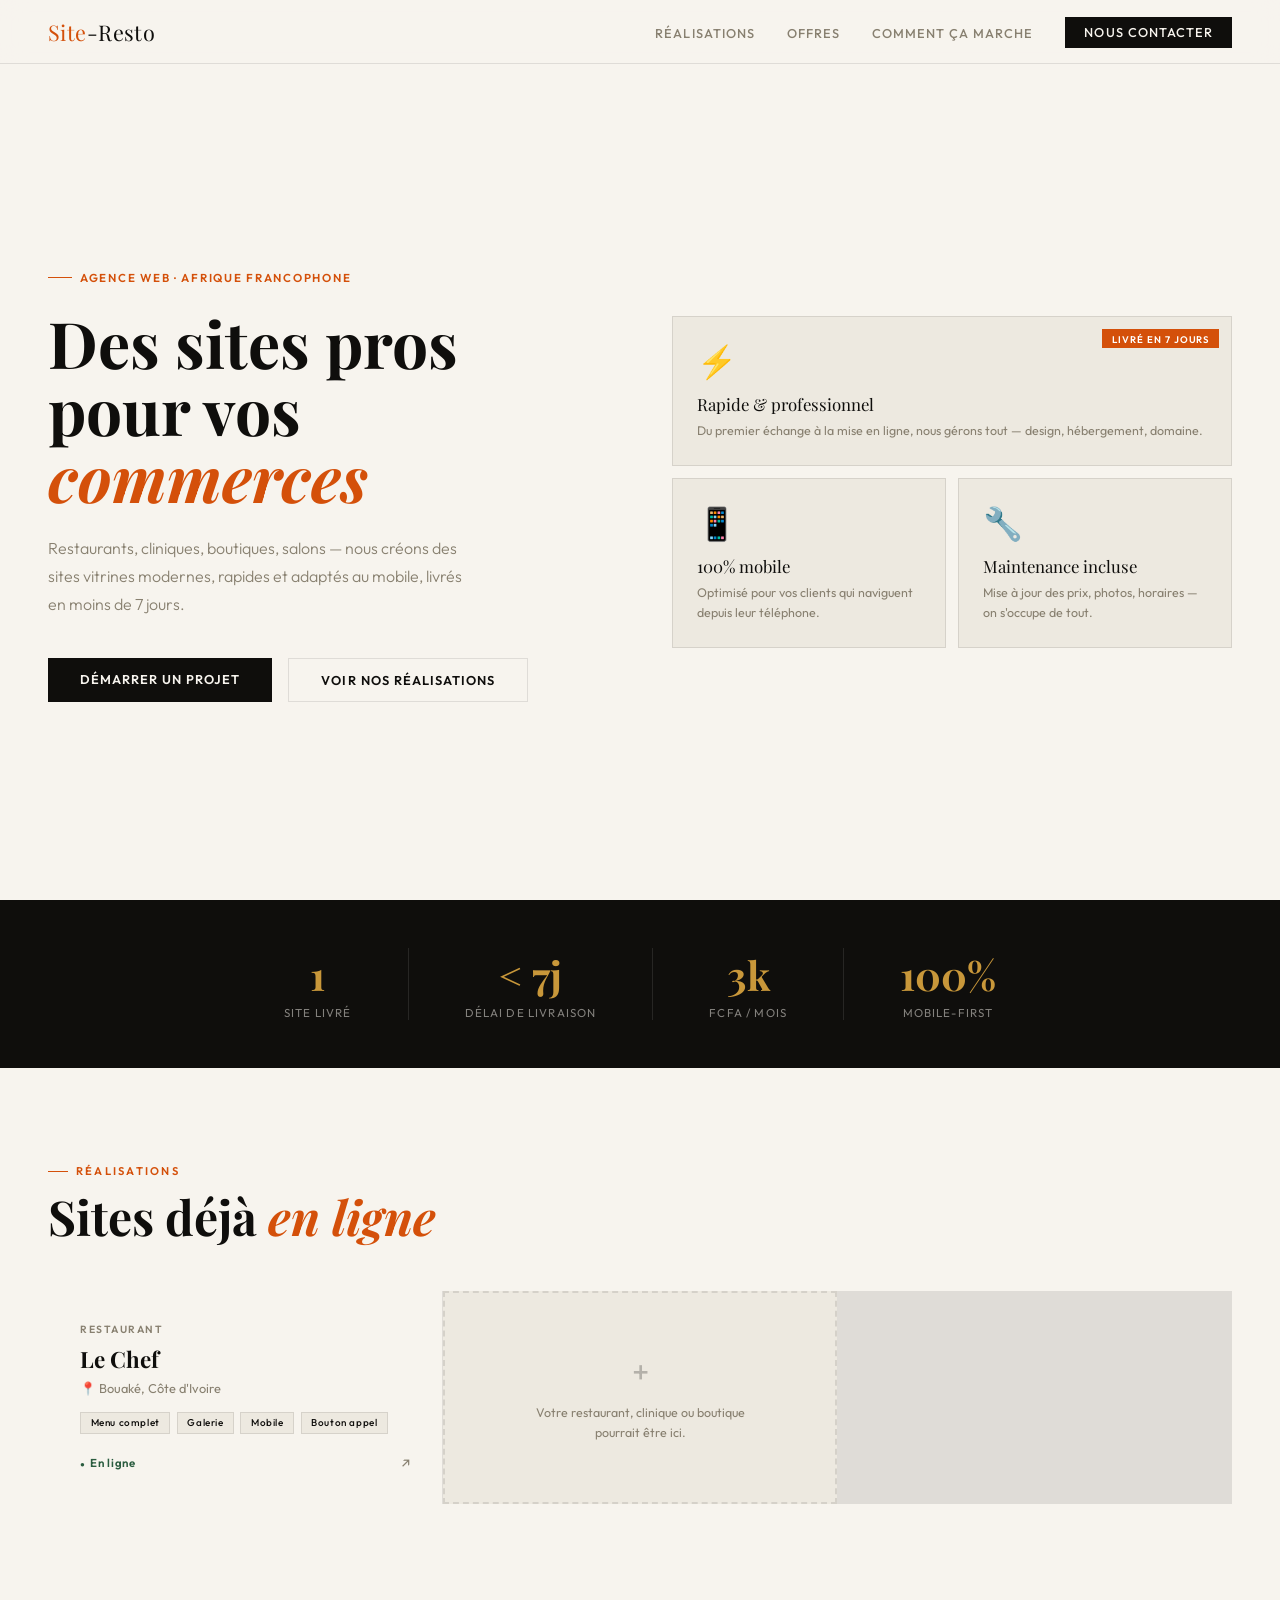
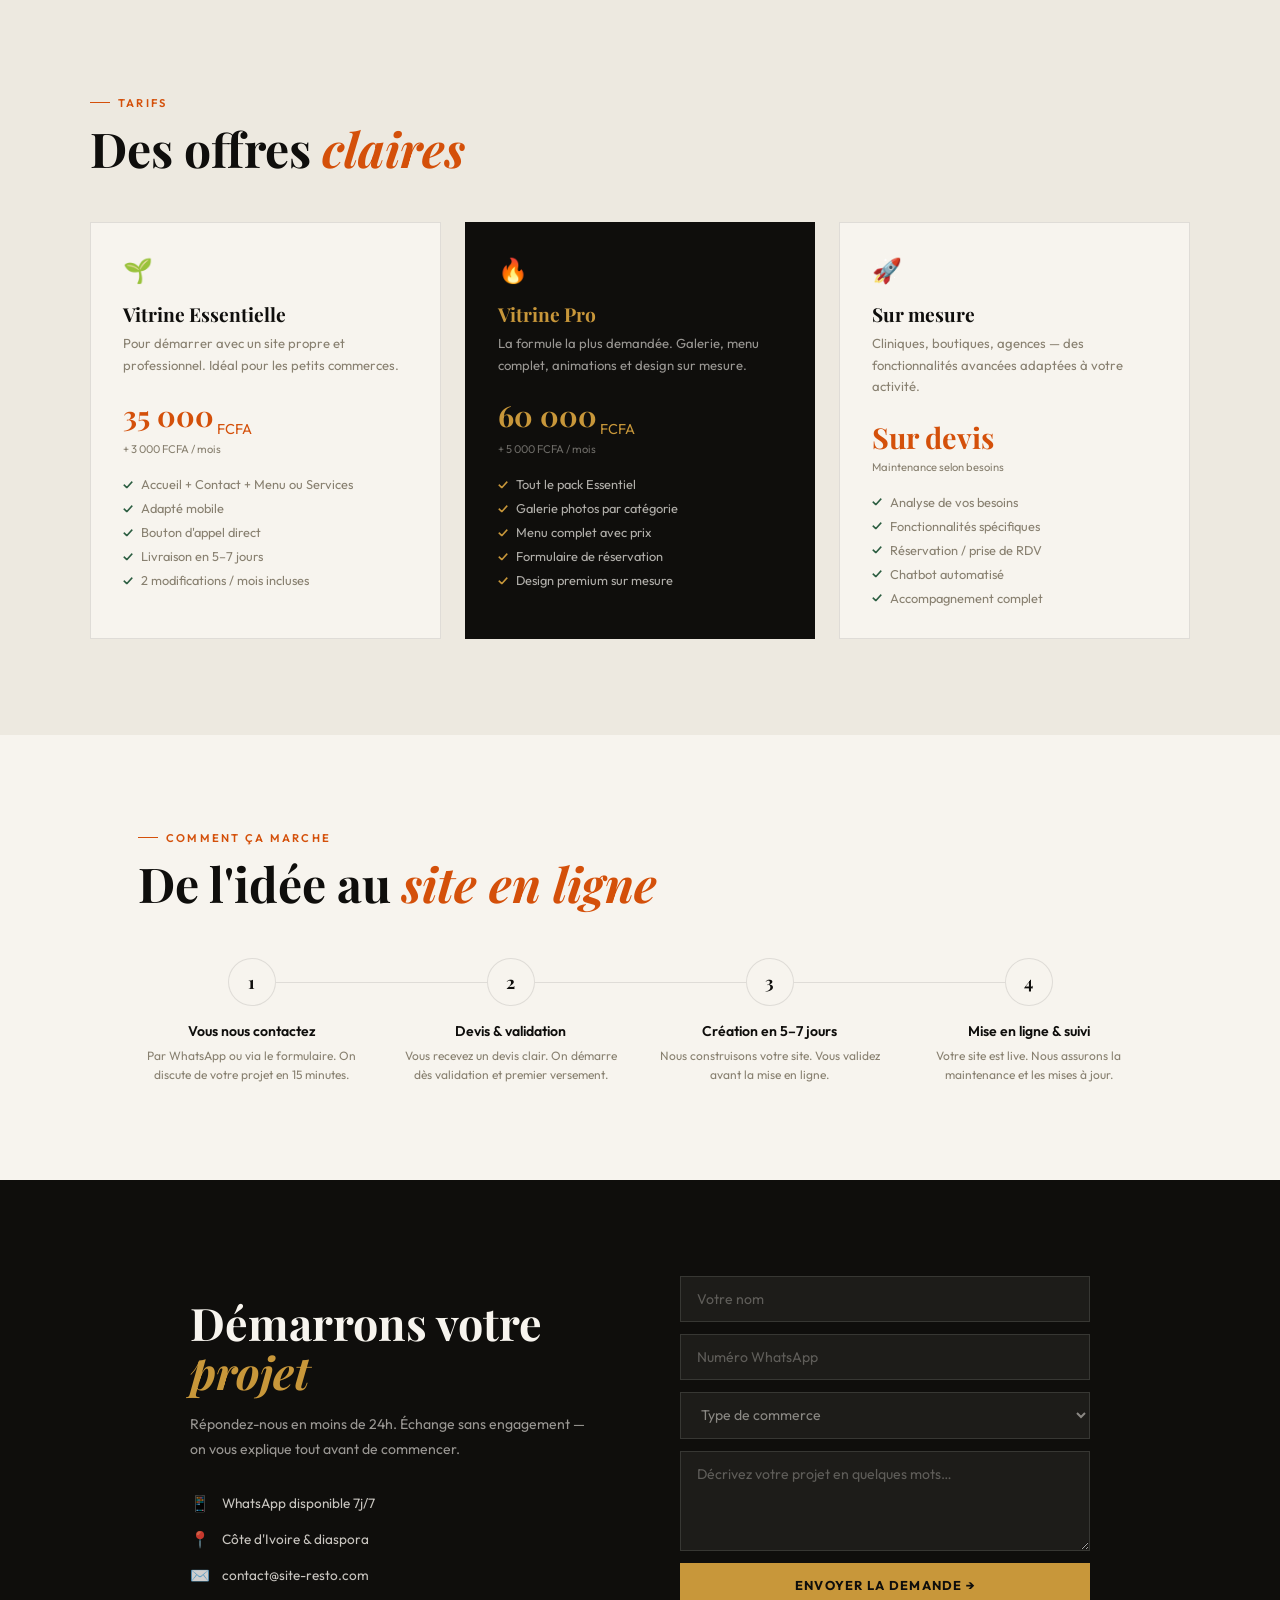
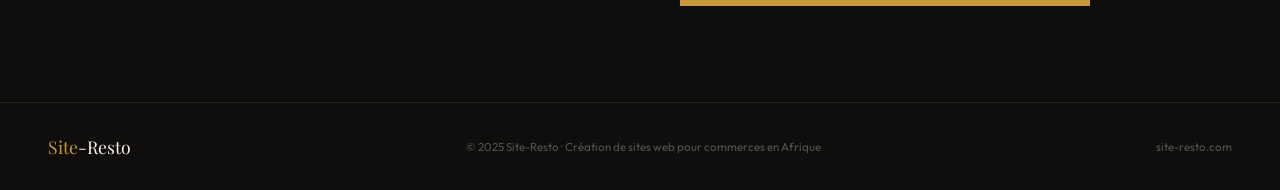
==== commit e6e787aa: "premier commit" ====
--- a/index.html
+++ b/index.html
@@ -1,223 +1,440 @@
-﻿<!DOCTYPE html>
+<!DOCTYPE html>
 <html lang="fr">
 <head>
-  <meta charset="UTF-8" />
-  <!-- viewport-fit=cover essentiel pour safe-area sur iOS/Android -->
-  <meta name="viewport" content="width=device-width, initial-scale=1.0, maximum-scale=1.0, user-scalable=no, viewport-fit=cover" />
-  <title>Parfumerie des Princes</title>
-  <!-- PWA -->
-  <link rel="manifest" href="manifest.json" />
-  <meta name="theme-color" content="#1a2744" />
-  <meta name="mobile-web-app-capable" content="yes" />
-  <meta name="apple-mobile-web-app-capable" content="yes" />
-  <meta name="apple-mobile-web-app-status-bar-style" content="black-translucent" />
-  <meta name="apple-mobile-web-app-title" content="Parfumerie DP" />
-  <link rel="apple-touch-icon" href="https://lh3.googleusercontent.com/d/11jAOWFMQM8Taf1GkFTv2fabKmadm5l5N" />
-  <link rel="preconnect" href="https://fonts.googleapis.com" />
-  <link rel="preconnect" href="https://fonts.gstatic.com" crossorigin />
-  <link href="https://fonts.googleapis.com/css2?family=Cormorant+Garamond:ital,wght@0,400;0,600;1,400&family=DM+Sans:wght@400;500;600&family=DM+Mono:wght@400&display=swap" rel="stylesheet" />
-  <link rel="stylesheet" href="style.css" />
+<meta charset="UTF-8">
+<meta name="viewport" content="width=device-width, initial-scale=1.0">
+<title>Site-Resto — Sites web pour restaurants & commerces</title>
+<link rel="preconnect" href="https://fonts.googleapis.com">
+<link href="https://fonts.googleapis.com/css2?family=Playfair+Display:ital,wght@0,400;0,700;1,400&family=Outfit:wght@300;400;500;600&display=swap" rel="stylesheet">
+<style>
+:root {
+  --ink: #0f0e0c;
+  --paper: #f7f4ee;
+  --paper2: #ede9e0;
+  --accent: #d4500a;
+  --accent2: #2a5c3f;
+  --gold: #c8973a;
+  --muted: #888070;
+  --border: rgba(15,14,12,0.1);
+}
+*,*::before,*::after{box-sizing:border-box;margin:0;padding:0;}
+html{scroll-behavior:smooth;overflow-x:hidden;}
+body{font-family:'Outfit',sans-serif;background:var(--paper);color:var(--ink);overflow-x:hidden;}
+
+/* ── NAV ── */
+nav{position:fixed;top:0;left:0;right:0;z-index:100;display:flex;align-items:center;justify-content:space-between;padding:1.1rem 3rem;background:rgba(247,244,238,0.92);backdrop-filter:blur(12px);border-bottom:1px solid var(--border);transition:padding .3s;}
+nav.scrolled{padding:.75rem 3rem;}
+.nav-brand{font-family:'Playfair Display',serif;font-size:1.35rem;color:var(--ink);text-decoration:none;letter-spacing:.02em;}
+.nav-brand span{color:var(--accent);}
+.nav-links{display:flex;gap:2rem;list-style:none;align-items:center;}
+.nav-links a{font-size:.8rem;font-weight:500;letter-spacing:.08em;text-transform:uppercase;color:var(--muted);text-decoration:none;transition:color .2s;}
+.nav-links a:hover{color:var(--accent);}
+.nav-cta{background:var(--ink)!important;color:var(--paper)!important;padding:.45rem 1.2rem!important;transition:background .2s!important;}
+.nav-cta:hover{background:var(--accent)!important;}
+.hamburger{display:none;flex-direction:column;gap:5px;cursor:pointer;background:none;border:none;}
+.hamburger span{width:22px;height:1.5px;background:var(--ink);transition:.3s;display:block;}
+
+/* ── HERO ── */
+.hero{min-height:100vh;display:grid;grid-template-columns:1fr 1fr;align-items:center;padding:8rem 3rem 4rem;gap:4rem;max-width:1300px;margin:0 auto;}
+.hero-left{}
+.hero-tag{display:inline-flex;align-items:center;gap:.5rem;font-size:.72rem;font-weight:600;letter-spacing:.15em;text-transform:uppercase;color:var(--accent);margin-bottom:1.5rem;}
+.hero-tag::before{content:'';width:24px;height:1px;background:var(--accent);}
+.hero-title{font-family:'Playfair Display',serif;font-size:clamp(2.8rem,5vw,5rem);line-height:1.05;font-weight:700;margin-bottom:1.5rem;}
+.hero-title em{font-style:italic;color:var(--accent);}
+.hero-sub{font-size:1rem;color:var(--muted);line-height:1.75;font-weight:300;max-width:420px;margin-bottom:2.5rem;}
+.hero-actions{display:flex;gap:1rem;flex-wrap:wrap;}
+.btn-primary{background:var(--ink);color:var(--paper);padding:.8rem 2rem;font-size:.8rem;font-weight:600;letter-spacing:.08em;text-transform:uppercase;text-decoration:none;border:none;cursor:pointer;font-family:'Outfit',sans-serif;transition:background .2s,transform .2s;}
+.btn-primary:hover{background:var(--accent);transform:translateY(-2px);}
+.btn-secondary{background:transparent;color:var(--ink);padding:.8rem 2rem;font-size:.8rem;font-weight:600;letter-spacing:.08em;text-transform:uppercase;text-decoration:none;border:1.5px solid var(--border);cursor:pointer;font-family:'Outfit',sans-serif;transition:border-color .2s,color .2s;}
+.btn-secondary:hover{border-color:var(--accent);color:var(--accent);}
+.hero-right{display:grid;grid-template-columns:1fr 1fr;gap:.75rem;}
+.hero-card{background:var(--paper2);border:1px solid var(--border);padding:1.5rem;position:relative;overflow:hidden;transition:transform .3s,box-shadow .3s;}
+.hero-card:hover{transform:translateY(-4px);box-shadow:0 12px 32px rgba(15,14,12,.1);}
+.hero-card:first-child{grid-column:1/-1;}
+.hero-card-emoji{font-size:2rem;margin-bottom:.75rem;display:block;}
+.hero-card-title{font-family:'Playfair Display',serif;font-size:1.05rem;margin-bottom:.35rem;}
+.hero-card-desc{font-size:.78rem;color:var(--muted);line-height:1.6;}
+.hero-card-tag{position:absolute;top:.75rem;right:.75rem;font-size:.6rem;font-weight:600;letter-spacing:.1em;text-transform:uppercase;padding:.2rem .6rem;background:var(--accent);color:#fff;}
+
+/* ── STATS ── */
+.stats{background:var(--ink);color:var(--paper);padding:3rem;display:flex;justify-content:center;gap:0;}
+.stat-item{padding:0 3.5rem;text-align:center;border-right:1px solid rgba(255,255,255,.1);}
+.stat-item:last-child{border:none;}
+.stat-num{font-family:'Playfair Display',serif;font-size:2.5rem;font-weight:700;color:var(--gold);}
+.stat-label{font-size:.72rem;letter-spacing:.1em;text-transform:uppercase;color:rgba(247,244,238,.5);margin-top:.25rem;}
+
+/* ── PORTFOLIO ── */
+.portfolio{padding:6rem 3rem;max-width:1300px;margin:0 auto;}
+.section-head{margin-bottom:3rem;}
+.section-tag{font-size:.7rem;font-weight:600;letter-spacing:.2em;text-transform:uppercase;color:var(--accent);display:flex;align-items:center;gap:.5rem;margin-bottom:.75rem;}
+.section-tag::before{content:'';width:20px;height:1px;background:var(--accent);}
+.section-title{font-family:'Playfair Display',serif;font-size:clamp(2rem,4vw,3rem);line-height:1.1;}
+.section-title em{font-style:italic;color:var(--accent);}
+
+.portfolio-grid{display:grid;grid-template-columns:repeat(3,1fr);gap:1px;background:var(--border);}
+.portfolio-card{background:var(--paper);padding:2rem;transition:background .25s;cursor:pointer;text-decoration:none;color:inherit;display:block;}
+.portfolio-card:hover{background:var(--paper2);}
+.portfolio-card:hover .portfolio-arrow{transform:translate(3px,-3px);}
+.portfolio-cat{font-size:.65rem;font-weight:600;letter-spacing:.15em;text-transform:uppercase;color:var(--muted);margin-bottom:.5rem;}
+.portfolio-name{font-family:'Playfair Display',serif;font-size:1.4rem;margin-bottom:.4rem;}
+.portfolio-city{font-size:.8rem;color:var(--muted);margin-bottom:1rem;}
+.portfolio-tags{display:flex;gap:.4rem;flex-wrap:wrap;margin-bottom:1.25rem;}
+.tag{font-size:.62rem;font-weight:500;letter-spacing:.06em;padding:.2rem .6rem;background:var(--paper2);border:1px solid var(--border);}
+.portfolio-footer{display:flex;align-items:center;justify-content:space-between;}
+.portfolio-live{font-size:.72rem;font-weight:600;color:var(--accent2);letter-spacing:.06em;}
+.portfolio-live::before{content:'●';margin-right:.3rem;font-size:.5rem;}
+.portfolio-arrow{font-size:.9rem;transition:transform .25s;color:var(--muted);}
+.portfolio-add{background:var(--paper2);border:2px dashed var(--border);padding:2rem;display:flex;flex-direction:column;align-items:center;justify-content:center;gap:.75rem;cursor:default;min-height:200px;}
+.portfolio-add-icon{font-size:2rem;opacity:.25;}
+.portfolio-add-text{font-size:.78rem;color:var(--muted);text-align:center;line-height:1.6;}
+
+/* ── OFFRES ── */
+.offres{background:var(--paper2);padding:6rem 3rem;}
+.offres-inner{max-width:1100px;margin:0 auto;}
+.offres-grid{display:grid;grid-template-columns:repeat(3,1fr);gap:1.5rem;margin-top:3rem;}
+.offre-card{background:var(--paper);border:1px solid var(--border);padding:2rem;}
+.offre-card.featured{background:var(--ink);color:var(--paper);border-color:var(--ink);}
+.offre-icon{font-size:1.5rem;margin-bottom:1rem;display:block;}
+.offre-name{font-family:'Playfair Display',serif;font-size:1.2rem;margin-bottom:.35rem;}
+.offre-card.featured .offre-name{color:var(--gold);}
+.offre-desc{font-size:.82rem;color:var(--muted);line-height:1.65;margin-bottom:1.25rem;}
+.offre-card.featured .offre-desc{color:rgba(247,244,238,.6);}
+.offre-price{font-family:'Playfair Display',serif;font-size:1.8rem;font-weight:700;color:var(--accent);}
+.offre-price sub{font-size:.9rem;font-weight:400;font-family:'Outfit',sans-serif;}
+.offre-card.featured .offre-price{color:var(--gold);}
+.offre-mention{font-size:.7rem;color:var(--muted);margin-top:.25rem;}
+.offre-card.featured .offre-mention{color:rgba(247,244,238,.4);}
+.offre-list{list-style:none;margin-top:1.25rem;display:flex;flex-direction:column;gap:.5rem;}
+.offre-list li{font-size:.8rem;display:flex;align-items:center;gap:.5rem;color:var(--muted);}
+.offre-card.featured .offre-list li{color:rgba(247,244,238,.7);}
+.offre-list li::before{content:'✓';color:var(--accent2);font-weight:700;font-size:.75rem;}
+.offre-card.featured .offre-list li::before{color:var(--gold);}
+
+/* ── PROCESS ── */
+.process{padding:6rem 3rem;max-width:1100px;margin:0 auto;}
+.process-steps{display:grid;grid-template-columns:repeat(4,1fr);gap:2rem;margin-top:3rem;position:relative;}
+.process-steps::before{content:'';position:absolute;top:1.5rem;left:10%;right:10%;height:1px;background:var(--border);z-index:0;}
+.process-step{text-align:center;position:relative;z-index:1;}
+.process-num{width:48px;height:48px;background:var(--paper);border:1.5px solid var(--border);border-radius:50%;display:flex;align-items:center;justify-content:center;font-family:'Playfair Display',serif;font-size:1.1rem;font-weight:700;margin:0 auto 1rem;transition:background .2s,border-color .2s;}
+.process-step:hover .process-num{background:var(--accent);border-color:var(--accent);color:#fff;}
+.process-step-title{font-weight:600;font-size:.88rem;margin-bottom:.4rem;}
+.process-step-desc{font-size:.75rem;color:var(--muted);line-height:1.6;}
+
+/* ── CONTACT ── */
+.contact{background:var(--ink);color:var(--paper);padding:6rem 3rem;}
+.contact-inner{max-width:900px;margin:0 auto;display:grid;grid-template-columns:1fr 1fr;gap:5rem;align-items:center;}
+.contact-left h2{font-family:'Playfair Display',serif;font-size:clamp(1.8rem,3.5vw,2.8rem);line-height:1.1;margin-bottom:1rem;}
+.contact-left h2 em{font-style:italic;color:var(--gold);}
+.contact-left p{font-size:.88rem;color:rgba(247,244,238,.6);line-height:1.75;margin-bottom:2rem;}
+.contact-info{display:flex;flex-direction:column;gap:1rem;}
+.contact-item{display:flex;align-items:center;gap:.75rem;font-size:.85rem;color:rgba(247,244,238,.8);}
+.contact-item span:first-child{font-size:1rem;}
+.contact-form{display:flex;flex-direction:column;gap:.75rem;}
+.contact-form input,.contact-form textarea,.contact-form select{width:100%;padding:.8rem 1rem;background:rgba(247,244,238,.06);border:1px solid rgba(247,244,238,.12);color:var(--paper);font-family:'Outfit',sans-serif;font-size:.88rem;outline:none;transition:border-color .2s;}
+.contact-form input:focus,.contact-form textarea:focus,.contact-form select:focus{border-color:var(--gold);}
+.contact-form input::placeholder,.contact-form textarea::placeholder{color:rgba(247,244,238,.3);}
+.contact-form select{color:rgba(247,244,238,.5);}
+.contact-form select option{background:var(--ink);color:var(--paper);}
+.contact-form textarea{height:100px;resize:vertical;}
+.contact-form button{background:var(--gold);color:var(--ink);padding:.85rem;font-size:.8rem;font-weight:700;letter-spacing:.1em;text-transform:uppercase;border:none;cursor:pointer;font-family:'Outfit',sans-serif;transition:opacity .2s,transform .2s;}
+.contact-form button:hover{opacity:.88;transform:translateY(-1px);}
+
+/* ── FOOTER ── */
+footer{background:var(--ink);border-top:1px solid rgba(247,244,238,.08);padding:2rem 3rem;}
+.footer-inner{max-width:1300px;margin:0 auto;display:flex;justify-content:space-between;align-items:center;flex-wrap:wrap;gap:1rem;}
+.footer-brand{font-family:'Playfair Display',serif;font-size:1.1rem;color:var(--paper);}
+.footer-brand span{color:var(--gold);}
+.footer-copy{font-size:.72rem;color:rgba(247,244,238,.3);}
+
+/* ── ANIMATIONS ── */
+.reveal{opacity:0;transform:translateY(24px);transition:opacity .7s cubic-bezier(.16,1,.3,1),transform .7s cubic-bezier(.16,1,.3,1);}
+.reveal.visible{opacity:1;transform:translateY(0);}
+
+/* ── MOBILE ── */
+@media(max-width:900px){
+  nav{padding:.9rem 1.5rem;}
+  nav.scrolled{padding:.7rem 1.5rem;}
+  .nav-links{display:none;position:fixed;inset:0;background:var(--paper);flex-direction:column;align-items:center;justify-content:center;gap:2rem;z-index:99;}
+  .nav-links.open{display:flex;}
+  .hamburger{display:flex;z-index:100;}
+  .hero{grid-template-columns:1fr;padding:6rem 1.5rem 3rem;gap:2.5rem;}
+  .hero-right{grid-template-columns:1fr 1fr;}
+  .stats{flex-wrap:wrap;padding:2rem 1.5rem;gap:1.5rem;}
+  .stat-item{border:none;padding:0 1.5rem;}
+  .portfolio,.process{padding:4rem 1.5rem;}
+  .portfolio-grid{grid-template-columns:1fr;}
+  .offres{padding:4rem 1.5rem;}
+  .offres-grid{grid-template-columns:1fr;}
+  .contact{padding:4rem 1.5rem;}
+  .contact-inner{grid-template-columns:1fr;gap:2.5rem;}
+  .process-steps{grid-template-columns:1fr 1fr;}
+  .process-steps::before{display:none;}
+  footer{padding:1.5rem;}
+}
+</style>
 </head>
 <body>
 
-  <div class="toast" id="toast"><span class="toast-ico">✓</span><span id="toast-msg"></span></div>
-
-  <!-- MODAL PRODUIT -->
-  <div class="modal-overlay" id="modalOverlay" onclick="closeModal(event)">
-    <div class="modal-sheet">
-      <!-- PAS de modal-handle : l'image colle directement en haut -->
-      <div class="modal-img-wrap" id="modalImgWrap">
-        <button class="modal-nav-prev" id="modalNavPrev" onclick="navigateVariant(-1)"><svg width="16" height="16" viewBox="0 0 24 24" fill="none" stroke="currentColor" stroke-width="2.5"><polyline points="15 18 9 12 15 6"/></svg></button>
-        <button class="modal-nav-next" id="modalNavNext" onclick="navigateVariant(1)"><svg width="16" height="16" viewBox="0 0 24 24" fill="none" stroke="currentColor" stroke-width="2.5"><polyline points="9 18 15 12 9 6"/></svg></button>
-        <div class="modal-img-overlay">
-          <!-- Croix posée directement sur l'image, top-left -->
-          <div class="modal-img-overlay-top">
-            <button class="modal-close-btn" onclick="closeModalBtn()">
-              <svg width="16" height="16" viewBox="0 0 24 24" fill="none" stroke="currentColor" stroke-width="2.5"><line x1="18" y1="6" x2="6" y2="18"/><line x1="6" y1="6" x2="18" y2="18"/></svg>
-            </button>
-          </div>
-          <!-- Bas de l'image : catégorie, nom, prix à gauche / WA + fav à droite -->
-          <div class="modal-img-overlay-bottom">
-            <div class="modal-badge" id="modalBadge" style="display:none"></div>
-            <div class="modal-cat" id="modalCat"></div>
-            <div class="modal-overlay-row">
-              <div>
-                <div class="modal-name" id="modalName"></div>
-                <div class="modal-price" id="modalPrice"></div>
-              </div>
-              <div class="modal-overlay-actions">
-                <button class="modal-share-overlay" onclick="shareProduct()">
-                  <svg width="15" height="15" viewBox="0 0 24 24" fill="currentColor"><path d="M17.472 14.382c-.297-.149-1.758-.867-2.03-.967-.273-.099-.471-.148-.67.15-.197.297-.767.966-.94 1.164-.173.199-.347.223-.644.075-.297-.15-1.255-.463-2.39-1.475-.883-.788-1.48-1.761-1.653-2.059-.173-.297-.018-.458.13-.606.134-.133.298-.347.446-.52.149-.174.198-.298.298-.497.099-.198.05-.371-.025-.52-.075-.149-.669-1.612-.916-2.207-.242-.579-.487-.5-.669-.51-.173-.008-.371-.01-.57-.01-.198 0-.52.074-.792.372-.272.297-1.04 1.016-1.04 2.479 0 1.462 1.065 2.875 1.213 3.074.149.198 2.096 3.2 5.077 4.487.709.306 1.262.489 1.694.625.712.227 1.36.195 1.871.118.571-.085 1.758-.719 2.006-1.413.248-.694.248-1.289.173-1.413-.074-.124-.272-.198-.57-.347m-5.421 7.403h-.004a9.87 9.87 0 01-5.031-1.378l-.361-.214-3.741.982.998-3.648-.235-.374a9.86 9.86 0 01-1.51-5.26c.001-5.45 4.436-9.884 9.888-9.884 2.64 0 5.122 1.03 6.988 2.898a9.825 9.825 0 012.893 6.994c-.003 5.45-4.437 9.884-9.885 9.884m8.413-18.297A11.815 11.815 0 0012.05 0C5.495 0 .16 5.335.157 11.892c0 2.096.547 4.142 1.588 5.945L.057 24l6.305-1.654a11.882 11.882 0 005.683 1.448h.005c6.554 0 11.89-5.335 11.893-11.893a11.821 11.821 0 00-3.48-8.413z"/></svg>
-                </button>
-                <button class="modal-fav-overlay" id="modalFav" onclick="toggleFavModal()">&#9825;</button>
-              </div>
-            </div>
-          </div>
-        </div>
+<nav id="nav">
+  <a class="nav-brand" href="#"><span>Site</span>-Resto</a>
+  <ul class="nav-links" id="navLinks">
+    <li><a href="#portfolio" onclick="closeNav()">Réalisations</a></li>
+    <li><a href="#offres" onclick="closeNav()">Offres</a></li>
+    <li><a href="#process" onclick="closeNav()">Comment ça marche</a></li>
+    <li><a href="#contact" class="nav-cta" onclick="closeNav()">Nous contacter</a></li>
+  </ul>
+  <button class="hamburger" id="hamburger" onclick="toggleNav()">
+    <span></span><span></span><span></span>
+  </button>
+</nav>
+
+<!-- HERO -->
+<section class="hero" id="accueil">
+  <div class="hero-left">
+    <p class="hero-tag">Agence web · Afrique francophone</p>
+    <h1 class="hero-title">Des sites pros<br>pour vos <em>commerces</em></h1>
+    <p class="hero-sub">Restaurants, cliniques, boutiques, salons — nous créons des sites vitrines modernes, rapides et adaptés au mobile, livrés en moins de 7 jours.</p>
+    <div class="hero-actions">
+      <a href="#contact" class="btn-primary">Démarrer un projet</a>
+      <a href="#portfolio" class="btn-secondary">Voir nos réalisations</a>
+    </div>
+  </div>
+  <div class="hero-right">
+    <div class="hero-card">
+      <span class="hero-card-tag">Livré en 7 jours</span>
+      <span class="hero-card-emoji">⚡</span>
+      <p class="hero-card-title">Rapide & professionnel</p>
+      <p class="hero-card-desc">Du premier échange à la mise en ligne, nous gérons tout — design, hébergement, domaine.</p>
+    </div>
+    <div class="hero-card">
+      <span class="hero-card-emoji">📱</span>
+      <p class="hero-card-title">100% mobile</p>
+      <p class="hero-card-desc">Optimisé pour vos clients qui naviguent depuis leur téléphone.</p>
+    </div>
+    <div class="hero-card">
+      <span class="hero-card-emoji">🔧</span>
+      <p class="hero-card-title">Maintenance incluse</p>
+      <p class="hero-card-desc">Mise à jour des prix, photos, horaires — on s'occupe de tout.</p>
+    </div>
+  </div>
+</section>
+
+<!-- STATS -->
+<div class="stats">
+  <div class="stat-item"><div class="stat-num" id="sNb">1</div><div class="stat-label">Site livré</div></div>
+  <div class="stat-item"><div class="stat-num">< 7j</div><div class="stat-label">Délai de livraison</div></div>
+  <div class="stat-item"><div class="stat-num">3k</div><div class="stat-label">FCFA / mois</div></div>
+  <div class="stat-item"><div class="stat-num">100%</div><div class="stat-label">Mobile-first</div></div>
+</div>
+
+<!-- PORTFOLIO -->
+<section class="portfolio" id="portfolio">
+  <div class="section-head reveal">
+    <p class="section-tag">Réalisations</p>
+    <h2 class="section-title">Sites déjà <em>en ligne</em></h2>
+  </div>
+  <div class="portfolio-grid" id="portfolioGrid">
+    <!-- Généré par JS -->
+  </div>
+</section>
+
+<!-- OFFRES -->
+<section class="offres" id="offres">
+  <div class="offres-inner">
+    <div class="section-head reveal">
+      <p class="section-tag">Tarifs</p>
+      <h2 class="section-title">Des offres <em>claires</em></h2>
+    </div>
+    <div class="offres-grid">
+      <div class="offre-card reveal">
+        <span class="offre-icon">🌱</span>
+        <h3 class="offre-name">Vitrine Essentielle</h3>
+        <p class="offre-desc">Pour démarrer avec un site propre et professionnel. Idéal pour les petits commerces.</p>
+        <div class="offre-price">35 000<sub> FCFA</sub></div>
+        <p class="offre-mention">+ 3 000 FCFA / mois</p>
+        <ul class="offre-list">
+          <li>Accueil + Contact + Menu ou Services</li>
+          <li>Adapté mobile</li>
+          <li>Bouton d'appel direct</li>
+          <li>Livraison en 5–7 jours</li>
+          <li>2 modifications / mois incluses</li>
+        </ul>
       </div>
-      <!-- Corps sous l'image : description + bouton panier centré -->
-      <div class="modal-body">
-        <div class="modal-desc" id="modalDesc"></div>
-        <div class="modal-btns">
-          <button class="modal-add-btn" onclick="addFromModal()">
-            <svg width="15" height="15" viewBox="0 0 24 24" fill="none" stroke="currentColor" stroke-width="2"><circle cx="9" cy="21" r="1"/><circle cx="20" cy="21" r="1"/><path d="M1 1h4l2.68 13.39a2 2 0 0 0 2 1.61h9.72a2 2 0 0 0 2-1.61L23 6H6"/></svg>
-            Ajouter au panier
-          </button>
-        </div>
+      <div class="offre-card featured reveal">
+        <span class="offre-icon">🔥</span>
+        <h3 class="offre-name">Vitrine Pro</h3>
+        <p class="offre-desc">La formule la plus demandée. Galerie, menu complet, animations et design sur mesure.</p>
+        <div class="offre-price">60 000<sub> FCFA</sub></div>
+        <p class="offre-mention">+ 5 000 FCFA / mois</p>
+        <ul class="offre-list">
+          <li>Tout le pack Essentiel</li>
+          <li>Galerie photos par catégorie</li>
+          <li>Menu complet avec prix</li>
+          <li>Formulaire de réservation</li>
+          <li>Design premium sur mesure</li>
+        </ul>
       </div>
-    </div>
-  </div>
-
-  <div class="app">
-
-    <!-- HEADER -->
-    <header class="header" id="mainHeader">
-      <div class="header-brand" id="headerBrand">
-        <div class="logo-row">
-          <img id="logoBtn" src="https://lh3.googleusercontent.com/d/11jAOWFMQM8Taf1GkFTv2fabKmadm5l5N" alt="Logo" class="logo-img" />
-          <div class="brand">
-            <span class="brand-name">Parfumerie des Princes</span>
-            <span class="brand-sub">📍 Quartier Kennedy, Feu Rouge, Bouaké</span>
-            <span class="brand-tel">📞 +225 07 00 00 00 00</span>
-          </div>
-        </div>
+      <div class="offre-card reveal">
+        <span class="offre-icon">🚀</span>
+        <h3 class="offre-name">Sur mesure</h3>
+        <p class="offre-desc">Cliniques, boutiques, agences — des fonctionnalités avancées adaptées à votre activité.</p>
+        <div class="offre-price">Sur devis</div>
+        <p class="offre-mention">Maintenance selon besoins</p>
+        <ul class="offre-list">
+          <li>Analyse de vos besoins</li>
+          <li>Fonctionnalités spécifiques</li>
+          <li>Réservation / prise de RDV</li>
+          <li>Chatbot automatisé</li>
+          <li>Accompagnement complet</li>
+        </ul>
       </div>
-      <div class="search-bar">
-        <svg width="14" height="14" viewBox="0 0 24 24" fill="none" stroke="currentColor" stroke-width="2"><circle cx="11" cy="11" r="8"/><path d="m21 21-4.35-4.35"/></svg>
-        <input type="text" id="searchInput" placeholder="Rechercher un produit…" oninput="doSearch(this.value)" />
-        <button class="search-clear" id="searchClear" onclick="clearSearch()" style="display:none">✕</button>
+    </div>
+  </div>
+</section>
+
+<!-- PROCESS -->
+<section class="process" id="process">
+  <div class="section-head reveal">
+    <p class="section-tag">Comment ça marche</p>
+    <h2 class="section-title">De l'idée au <em>site en ligne</em></h2>
+  </div>
+  <div class="process-steps">
+    <div class="process-step reveal">
+      <div class="process-num">1</div>
+      <h4 class="process-step-title">Vous nous contactez</h4>
+      <p class="process-step-desc">Par WhatsApp ou via le formulaire. On discute de votre projet en 15 minutes.</p>
+    </div>
+    <div class="process-step reveal">
+      <div class="process-num">2</div>
+      <h4 class="process-step-title">Devis & validation</h4>
+      <p class="process-step-desc">Vous recevez un devis clair. On démarre dès validation et premier versement.</p>
+    </div>
+    <div class="process-step reveal">
+      <div class="process-num">3</div>
+      <h4 class="process-step-title">Création en 5–7 jours</h4>
+      <p class="process-step-desc">Nous construisons votre site. Vous validez avant la mise en ligne.</p>
+    </div>
+    <div class="process-step reveal">
+      <div class="process-num">4</div>
+      <h4 class="process-step-title">Mise en ligne & suivi</h4>
+      <p class="process-step-desc">Votre site est live. Nous assurons la maintenance et les mises à jour.</p>
+    </div>
+  </div>
+</section>
+
+<!-- CONTACT -->
+<section class="contact" id="contact">
+  <div class="contact-inner">
+    <div class="contact-left reveal">
+      <h2>Démarrons votre <em>projet</em></h2>
+      <p>Répondez-nous en moins de 24h. Échange sans engagement — on vous explique tout avant de commencer.</p>
+      <div class="contact-info">
+        <div class="contact-item"><span>📱</span><span>WhatsApp disponible 7j/7</span></div>
+        <div class="contact-item"><span>📍</span><span>Côte d'Ivoire & diaspora</span></div>
+        <div class="contact-item"><span>✉️</span><span>contact@site-resto.com</span></div>
       </div>
-    </header>
-
-    <!-- BARRE CATÉGORIES (unique, toujours visible) -->
-    <div class="cats-bar" id="catsBar">
-      <button class="cp active" data-cat="Tout" onclick="filterCat('Tout',this)">Tout</button>
-      <button class="cp" data-cat="Parfum" onclick="filterCat('Parfum',this)">Parfums</button>
-      <button class="cp" data-cat="Sac" onclick="filterCat('Sac',this)">Sacs</button>
-      <button class="cp" data-cat="Chaine" onclick="filterCat('Chaine',this)">Chaînes</button>
-      <button class="cp" data-cat="Porte-monnaie" onclick="filterCat('Porte-monnaie',this)">Porte-monnaie</button>
-    </div>
-
-    <!-- FILTRES PRIX -->
-    <div class="price-filters" id="priceFilters" style="display:none">
-      <span class="pf-label">Prix :</span>
-      <button class="pf active" data-range="all" onclick="filterPrice('all',this)">Tous</button>
-      <button class="pf" data-range="0-10000" onclick="filterPrice('0-10000',this)">- 10 000 FCFA</button>
-      <button class="pf" data-range="10000-30000" onclick="filterPrice('10000-30000',this)">10 000 – 30 000 FCFA</button>
-      <button class="pf" data-range="30000-999999" onclick="filterPrice('30000-999999',this)">+ 30 000 FCFA</button>
-    </div>
-
-    <main class="main-content" id="mainContent">
-
-      <!-- ACCUEIL -->
-      <div class="page active" id="p-home">
-
-        <p class="section-title" id="prodTitle">Tous les produits</p>
-        <div class="prod-grid" id="prodGrid">
-          <div class="no-results">Chargement…</div>
-        </div>
+    </div>
+    <div class="contact-form reveal">
+      <input type="text" placeholder="Votre nom">
+      <input type="tel" placeholder="Numéro WhatsApp">
+      <select>
+        <option value="" disabled selected>Type de commerce</option>
+        <option>Restaurant</option>
+        <option>Clinique / Cabinet médical</option>
+        <option>Boutique / Parfumerie</option>
+        <option>Salon de coiffure / Beauté</option>
+        <option>Autre</option>
+      </select>
+      <textarea placeholder="Décrivez votre projet en quelques mots…"></textarea>
+      <button type="button">Envoyer la demande →</button>
+    </div>
+  </div>
+</section>
+
+<footer>
+  <div class="footer-inner">
+    <p class="footer-brand"><span>Site</span>-Resto</p>
+    <p class="footer-copy">© 2025 Site-Resto · Création de sites web pour commerces en Afrique</p>
+    <p class="footer-copy">site-resto.com</p>
+  </div>
+</footer>
+
+<script>
+/* ── PORTFOLIO DATA ──
+   Pour ajouter un site : ajoute un objet dans SITES.
+   url: lien vers le site en ligne
+   cat: catégorie affichée
+*/
+const SITES = [
+  {
+    name: "Le Chef",
+    city: "Bouaké, Côte d'Ivoire",
+    cat: "Restaurant",
+    url: "https://parfumerie-des-princes.siteresto.com", // ← à remplacer par le vrai lien
+    tags: ["Menu complet","Galerie","Mobile","Bouton appel"],
+    live: true
+  },
+  // ── Ajoute tes prochains sites ici ──
+  // {
+  //   name: "Clinique Sainte Marie",
+  //   city: "Abidjan, Côte d'Ivoire",
+  //   cat: "Clinique",
+  //   url: "https://...",
+  //   tags: ["Services","Contact","WhatsApp"],
+  //   live: true
+  // },
+];
+
+function buildPortfolio() {
+  const grid = document.getElementById('portfolioGrid');
+  let html = SITES.map(s => `
+    <a class="portfolio-card reveal" href="${s.url}" target="_blank" rel="noopener">
+      <p class="portfolio-cat">${s.cat}</p>
+      <h3 class="portfolio-name">${s.name}</h3>
+      <p class="portfolio-city">📍 ${s.city}</p>
+      <div class="portfolio-tags">${s.tags.map(t=>`<span class="tag">${t}</span>`).join('')}</div>
+      <div class="portfolio-footer">
+        <span class="portfolio-live">En ligne</span>
+        <span class="portfolio-arrow">↗</span>
       </div>
-
-      <!-- FAVORIS -->
-      <div class="page" id="p-fav">
-        <p class="page-heading">Mes favoris</p>
-        <div class="empty-state" id="favEmpty">
-          <div class="empty-ico">♡</div>
-          <p>Aucun favori</p>
-          <small>Ouvrez un produit et appuyez sur ♡</small>
-        </div>
-        <div class="prod-grid" id="favGrid"></div>
-      </div>
-
-      <!-- PANIER -->
-      <div class="page" id="p-cart">
-        <p class="page-heading">Mon panier</p>
-        <div class="empty-state" id="cartEmpty">
-          <div class="empty-ico">🛒</div>
-          <p>Votre panier est vide</p>
-          <small>Ajoutez des produits depuis le catalogue</small>
-        </div>
-        <div id="cartItems" style="padding-bottom:8px"></div>
-      </div>
-
-      <!-- CONTACT -->
-      <div class="page" id="p-contact">
-        <div class="contact-hero">
-          <img src="https://lh3.googleusercontent.com/d/11jAOWFMQM8Taf1GkFTv2fabKmadm5l5N" alt="Logo" class="contact-logo-img" />
-          <p class="ch-name">Parfumerie des Princes</p>
-          <p class="ch-sub">Bouaké, Côte d'Ivoire</p>
-        </div>
-        <div class="info-card">
-          <div class="info-row">
-            <div class="info-ico">📍</div>
-            <div><div class="info-lbl">Adresse</div><div class="info-val">Quartier Kennedy, Feu Rouge, Bouaké</div></div>
-          </div>
-          <div class="info-row">
-            <div class="info-ico">🕙</div>
-            <div><div class="info-lbl">Horaires</div><div class="info-val open">Tous les jours · 10h – 23h</div></div>
-          </div>
-          <div class="info-row">
-            <div class="info-ico">📞</div>
-            <div><div class="info-lbl">WhatsApp</div><div class="info-val">+225 07 00 00 00 00</div></div>
-          </div>
-        </div>
-        <button class="wa-contact-btn" onclick="contactWhatsApp()">
-          <svg width="16" height="16" viewBox="0 0 24 24" fill="currentColor"><path d="M17.472 14.382c-.297-.149-1.758-.867-2.03-.967-.273-.099-.471-.148-.67.15-.197.297-.767.966-.94 1.164-.173.199-.347.223-.644.075-.297-.15-1.255-.463-2.39-1.475-.883-.788-1.48-1.761-1.653-2.059-.173-.297-.018-.458.13-.606.134-.133.298-.347.446-.52.149-.174.198-.298.298-.497.099-.198.05-.371-.025-.52-.075-.149-.669-1.612-.916-2.207-.242-.579-.487-.5-.669-.51-.173-.008-.371-.01-.57-.01-.198 0-.52.074-.792.372-.272.297-1.04 1.016-1.04 2.479 0 1.462 1.065 2.875 1.213 3.074.149.198 2.096 3.2 5.077 4.487.709.306 1.262.489 1.694.625.712.227 1.36.195 1.871.118.571-.085 1.758-.719 2.006-1.413.248-.694.248-1.289.173-1.413-.074-.124-.272-.198-.57-.347m-5.421 7.403h-.004a9.87 9.87 0 01-5.031-1.378l-.361-.214-3.741.982.998-3.648-.235-.374a9.86 9.86 0 01-1.51-5.26c.001-5.45 4.436-9.884 9.888-9.884 2.64 0 5.122 1.03 6.988 2.898a9.825 9.825 0 012.893 6.994c-.003 5.45-4.437 9.884-9.885 9.884m8.413-18.297A11.815 11.815 0 0012.05 0C5.495 0 .16 5.335.157 11.892c0 2.096.547 4.142 1.588 5.945L.057 24l6.305-1.654a11.882 11.882 0 005.683 1.448h.005c6.554 0 11.89-5.335 11.893-11.893a11.821 11.821 0 00-3.48-8.413z"/></svg>
-          Nous contacter sur WhatsApp
-        </button>
-      </div>
-
-    </main>
-
-    <!-- FOOTER PANIER -->
-    <div class="cart-footer" id="cartFooter" style="display:none">
-      <div class="cart-total-row">
-        <span class="ct-label">Total</span>
-        <span class="ct-value" id="cartTotalVal">0 FCFA</span>
-      </div>
-      <button class="wa-order-btn" onclick="orderWhatsApp()">
-        <svg width="18" height="18" viewBox="0 0 24 24" fill="currentColor"><path d="M17.472 14.382c-.297-.149-1.758-.867-2.03-.967-.273-.099-.471-.148-.67.15-.197.297-.767.966-.94 1.164-.173.199-.347.223-.644.075-.297-.15-1.255-.463-2.39-1.475-.883-.788-1.48-1.761-1.653-2.059-.173-.297-.018-.458.13-.606.134-.133.298-.347.446-.52.149-.174.198-.298.298-.497.099-.198.05-.371-.025-.52-.075-.149-.669-1.612-.916-2.207-.242-.579-.487-.5-.669-.51-.173-.008-.371-.01-.57-.01-.198 0-.52.074-.792.372-.272.297-1.04 1.016-1.04 2.479 0 1.462 1.065 2.875 1.213 3.074.149.198 2.096 3.2 5.077 4.487.709.306 1.262.489 1.694.625.712.227 1.36.195 1.871.118.571-.085 1.758-.719 2.006-1.413.248-.694.248-1.289.173-1.413-.074-.124-.272-.198-.57-.347m-5.421 7.403h-.004a9.87 9.87 0 01-5.031-1.378l-.361-.214-3.741.982.998-3.648-.235-.374a9.86 9.86 0 01-1.51-5.26c.001-5.45 4.436-9.884 9.888-9.884 2.64 0 5.122 1.03 6.988 2.898a9.825 9.825 0 012.893 6.994c-.003 5.45-4.437 9.884-9.885 9.884m8.413-18.297A11.815 11.815 0 0012.05 0C5.495 0 .16 5.335.157 11.892c0 2.096.547 4.142 1.588 5.945L.057 24l6.305-1.654a11.882 11.882 0 005.683 1.448h.005c6.554 0 11.89-5.335 11.893-11.893a11.821 11.821 0 00-3.48-8.413z"/></svg>
-        Commander via WhatsApp
-      </button>
-    </div>
-
-    <!-- ══ BOTTOM NAV ══ -->
-    <nav class="bottom-nav" id="bottomNav">
-      <button class="ni active" data-page="home" onclick="goTo('home',this)">
-        <svg width="22" height="22" viewBox="0 0 24 24" fill="none" stroke="currentColor" stroke-width="1.8"><path d="M3 9l9-7 9 7v11a2 2 0 0 1-2 2H5a2 2 0 0 1-2-2z"/><polyline points="9 22 9 12 15 12 15 22"/></svg>
-        <span>Accueil</span>
-      </button>
-      <button class="ni" data-page="fav" onclick="goTo('fav',this)">
-        <svg width="22" height="22" viewBox="0 0 24 24" fill="none" stroke="currentColor" stroke-width="1.8"><path d="M20.84 4.61a5.5 5.5 0 0 0-7.78 0L12 5.67l-1.06-1.06a5.5 5.5 0 0 0-7.78 7.78l1.06 1.06L12 21.23l7.78-7.78 1.06-1.06a5.5 5.5 0 0 0 0-7.78z"/></svg>
-        <span>Favoris</span>
-      </button>
-      <button class="ni" data-page="cart" onclick="goTo('cart',this)">
-        <svg width="22" height="22" viewBox="0 0 24 24" fill="none" stroke="currentColor" stroke-width="1.8"><circle cx="9" cy="21" r="1"/><circle cx="20" cy="21" r="1"/><path d="M1 1h4l2.68 13.39a2 2 0 0 0 2 1.61h9.72a2 2 0 0 0 2-1.61L23 6H6"/></svg>
-        <span>Panier</span>
-        <span class="cart-badge" id="cartBadge" style="display:none">0</span>
-      </button>
-      <button class="ni" data-page="contact" onclick="goTo('contact',this)">
-        <svg width="22" height="22" viewBox="0 0 24 24" fill="none" stroke="currentColor" stroke-width="1.8"><path d="M22 16.92v3a2 2 0 0 1-2.18 2 19.79 19.79 0 0 1-8.63-3.07A19.5 19.5 0 0 1 4.69 13a19.79 19.79 0 0 1-3.07-8.67A2 2 0 0 1 3.6 2.22h3a2 2 0 0 1 2 1.72c.127.96.361 1.903.7 2.81a2 2 0 0 1-.45 2.11L7.91 9.91a16 16 0 0 0 6.07 6.07l.9-.9a2 2 0 0 1 2.11-.45c.907.339 1.85.573 2.81.7A2 2 0 0 1 21.73 17"/></svg>
-        <span>Contact</span>
-      </button>
-    </nav>
-
-  </div>
-
-  <script src="config.js"></script>
-  <script src="config.js"></script>
-  <script src="products.js"></script>
-  <script src="app.js"></script>
-  <script>
-    // Enregistrer le Service Worker
-    if ('serviceWorker' in navigator) {
-      window.addEventListener('load', () => {
-        navigator.serviceWorker.register('/sw.js')
-          .then(reg => console.log('[PWA] Service Worker enregistré', reg.scope))
-          .catch(err => console.warn('[PWA] Erreur SW:', err));
-      });
-    }
-  </script>
+    </a>
+  `).join('');
+  // Carte "à venir"
+  html += `
+    <div class="portfolio-add">
+      <span class="portfolio-add-icon">+</span>
+      <p class="portfolio-add-text">Votre restaurant, clinique ou boutique<br>pourrait être ici.</p>
+    </div>
+  `;
+  grid.innerHTML = html;
+  // Mettre à jour le compteur stats
+  document.getElementById('sNb').textContent = SITES.length;
+  const lbl = document.querySelector('.stats .stat-item:first-child .stat-label');
+  if(lbl) lbl.textContent = SITES.length > 1 ? 'Sites livrés' : 'Site livré';
+  triggerReveal();
+}
+
+/* ── NAV ── */
+let lastY = 0;
+window.addEventListener('scroll', () => {
+  document.getElementById('nav').classList.toggle('scrolled', window.scrollY > 60);
+  triggerReveal();
+  lastY = window.scrollY;
+});
+
+function toggleNav(){ document.getElementById('navLinks').classList.toggle('open'); }
+function closeNav(){ document.getElementById('navLinks').classList.remove('open'); }
+
+/* ── REVEAL ── */
+function triggerReveal(){
+  document.querySelectorAll('.reveal:not(.visible)').forEach(el => {
+    if(el.getBoundingClientRect().top < window.innerHeight - 60) el.classList.add('visible');
+  });
+}
+
+/* ── INIT ── */
+buildPortfolio();
+setTimeout(triggerReveal, 100);
+</script>
 </body>
 </html>
-
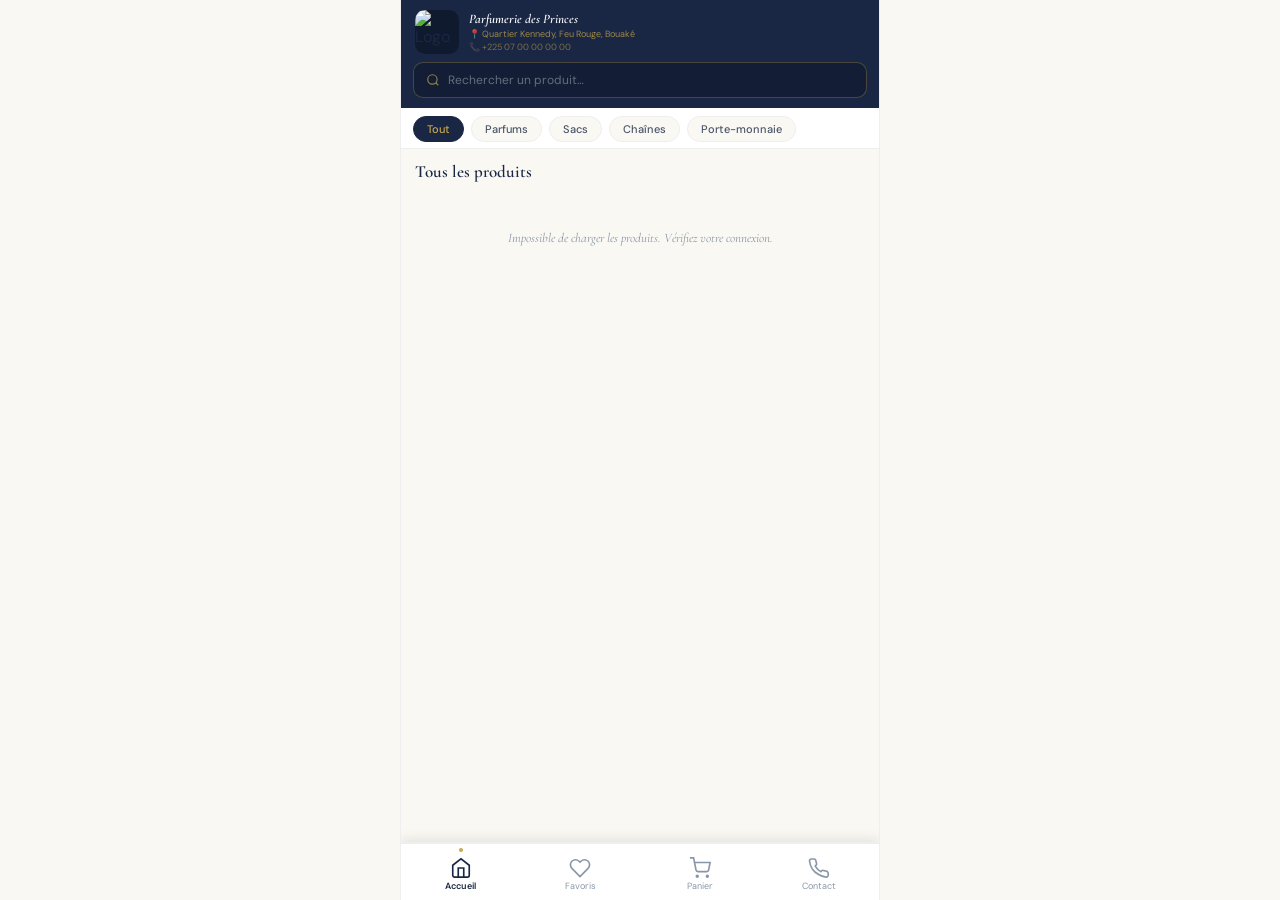
==== commit d1ea98a0: "fix: clés locales, +225 fixe WhatsApp, modèle maverick" ====
--- a/index.html
+++ b/index.html
@@ -1,440 +1,228 @@
-<!DOCTYPE html>
+﻿<!DOCTYPE html>
 <html lang="fr">
 <head>
-<meta charset="UTF-8">
-<meta name="viewport" content="width=device-width, initial-scale=1.0">
-<title>Site-Resto — Sites web pour restaurants & commerces</title>
-<link rel="preconnect" href="https://fonts.googleapis.com">
-<link href="https://fonts.googleapis.com/css2?family=Playfair+Display:ital,wght@0,400;0,700;1,400&family=Outfit:wght@300;400;500;600&display=swap" rel="stylesheet">
-<style>
-:root {
-  --ink: #0f0e0c;
-  --paper: #f7f4ee;
-  --paper2: #ede9e0;
-  --accent: #d4500a;
-  --accent2: #2a5c3f;
-  --gold: #c8973a;
-  --muted: #888070;
-  --border: rgba(15,14,12,0.1);
-}
-*,*::before,*::after{box-sizing:border-box;margin:0;padding:0;}
-html{scroll-behavior:smooth;overflow-x:hidden;}
-body{font-family:'Outfit',sans-serif;background:var(--paper);color:var(--ink);overflow-x:hidden;}
-
-/* ── NAV ── */
-nav{position:fixed;top:0;left:0;right:0;z-index:100;display:flex;align-items:center;justify-content:space-between;padding:1.1rem 3rem;background:rgba(247,244,238,0.92);backdrop-filter:blur(12px);border-bottom:1px solid var(--border);transition:padding .3s;}
-nav.scrolled{padding:.75rem 3rem;}
-.nav-brand{font-family:'Playfair Display',serif;font-size:1.35rem;color:var(--ink);text-decoration:none;letter-spacing:.02em;}
-.nav-brand span{color:var(--accent);}
-.nav-links{display:flex;gap:2rem;list-style:none;align-items:center;}
-.nav-links a{font-size:.8rem;font-weight:500;letter-spacing:.08em;text-transform:uppercase;color:var(--muted);text-decoration:none;transition:color .2s;}
-.nav-links a:hover{color:var(--accent);}
-.nav-cta{background:var(--ink)!important;color:var(--paper)!important;padding:.45rem 1.2rem!important;transition:background .2s!important;}
-.nav-cta:hover{background:var(--accent)!important;}
-.hamburger{display:none;flex-direction:column;gap:5px;cursor:pointer;background:none;border:none;}
-.hamburger span{width:22px;height:1.5px;background:var(--ink);transition:.3s;display:block;}
-
-/* ── HERO ── */
-.hero{min-height:100vh;display:grid;grid-template-columns:1fr 1fr;align-items:center;padding:8rem 3rem 4rem;gap:4rem;max-width:1300px;margin:0 auto;}
-.hero-left{}
-.hero-tag{display:inline-flex;align-items:center;gap:.5rem;font-size:.72rem;font-weight:600;letter-spacing:.15em;text-transform:uppercase;color:var(--accent);margin-bottom:1.5rem;}
-.hero-tag::before{content:'';width:24px;height:1px;background:var(--accent);}
-.hero-title{font-family:'Playfair Display',serif;font-size:clamp(2.8rem,5vw,5rem);line-height:1.05;font-weight:700;margin-bottom:1.5rem;}
-.hero-title em{font-style:italic;color:var(--accent);}
-.hero-sub{font-size:1rem;color:var(--muted);line-height:1.75;font-weight:300;max-width:420px;margin-bottom:2.5rem;}
-.hero-actions{display:flex;gap:1rem;flex-wrap:wrap;}
-.btn-primary{background:var(--ink);color:var(--paper);padding:.8rem 2rem;font-size:.8rem;font-weight:600;letter-spacing:.08em;text-transform:uppercase;text-decoration:none;border:none;cursor:pointer;font-family:'Outfit',sans-serif;transition:background .2s,transform .2s;}
-.btn-primary:hover{background:var(--accent);transform:translateY(-2px);}
-.btn-secondary{background:transparent;color:var(--ink);padding:.8rem 2rem;font-size:.8rem;font-weight:600;letter-spacing:.08em;text-transform:uppercase;text-decoration:none;border:1.5px solid var(--border);cursor:pointer;font-family:'Outfit',sans-serif;transition:border-color .2s,color .2s;}
-.btn-secondary:hover{border-color:var(--accent);color:var(--accent);}
-.hero-right{display:grid;grid-template-columns:1fr 1fr;gap:.75rem;}
-.hero-card{background:var(--paper2);border:1px solid var(--border);padding:1.5rem;position:relative;overflow:hidden;transition:transform .3s,box-shadow .3s;}
-.hero-card:hover{transform:translateY(-4px);box-shadow:0 12px 32px rgba(15,14,12,.1);}
-.hero-card:first-child{grid-column:1/-1;}
-.hero-card-emoji{font-size:2rem;margin-bottom:.75rem;display:block;}
-.hero-card-title{font-family:'Playfair Display',serif;font-size:1.05rem;margin-bottom:.35rem;}
-.hero-card-desc{font-size:.78rem;color:var(--muted);line-height:1.6;}
-.hero-card-tag{position:absolute;top:.75rem;right:.75rem;font-size:.6rem;font-weight:600;letter-spacing:.1em;text-transform:uppercase;padding:.2rem .6rem;background:var(--accent);color:#fff;}
-
-/* ── STATS ── */
-.stats{background:var(--ink);color:var(--paper);padding:3rem;display:flex;justify-content:center;gap:0;}
-.stat-item{padding:0 3.5rem;text-align:center;border-right:1px solid rgba(255,255,255,.1);}
-.stat-item:last-child{border:none;}
-.stat-num{font-family:'Playfair Display',serif;font-size:2.5rem;font-weight:700;color:var(--gold);}
-.stat-label{font-size:.72rem;letter-spacing:.1em;text-transform:uppercase;color:rgba(247,244,238,.5);margin-top:.25rem;}
-
-/* ── PORTFOLIO ── */
-.portfolio{padding:6rem 3rem;max-width:1300px;margin:0 auto;}
-.section-head{margin-bottom:3rem;}
-.section-tag{font-size:.7rem;font-weight:600;letter-spacing:.2em;text-transform:uppercase;color:var(--accent);display:flex;align-items:center;gap:.5rem;margin-bottom:.75rem;}
-.section-tag::before{content:'';width:20px;height:1px;background:var(--accent);}
-.section-title{font-family:'Playfair Display',serif;font-size:clamp(2rem,4vw,3rem);line-height:1.1;}
-.section-title em{font-style:italic;color:var(--accent);}
-
-.portfolio-grid{display:grid;grid-template-columns:repeat(3,1fr);gap:1px;background:var(--border);}
-.portfolio-card{background:var(--paper);padding:2rem;transition:background .25s;cursor:pointer;text-decoration:none;color:inherit;display:block;}
-.portfolio-card:hover{background:var(--paper2);}
-.portfolio-card:hover .portfolio-arrow{transform:translate(3px,-3px);}
-.portfolio-cat{font-size:.65rem;font-weight:600;letter-spacing:.15em;text-transform:uppercase;color:var(--muted);margin-bottom:.5rem;}
-.portfolio-name{font-family:'Playfair Display',serif;font-size:1.4rem;margin-bottom:.4rem;}
-.portfolio-city{font-size:.8rem;color:var(--muted);margin-bottom:1rem;}
-.portfolio-tags{display:flex;gap:.4rem;flex-wrap:wrap;margin-bottom:1.25rem;}
-.tag{font-size:.62rem;font-weight:500;letter-spacing:.06em;padding:.2rem .6rem;background:var(--paper2);border:1px solid var(--border);}
-.portfolio-footer{display:flex;align-items:center;justify-content:space-between;}
-.portfolio-live{font-size:.72rem;font-weight:600;color:var(--accent2);letter-spacing:.06em;}
-.portfolio-live::before{content:'●';margin-right:.3rem;font-size:.5rem;}
-.portfolio-arrow{font-size:.9rem;transition:transform .25s;color:var(--muted);}
-.portfolio-add{background:var(--paper2);border:2px dashed var(--border);padding:2rem;display:flex;flex-direction:column;align-items:center;justify-content:center;gap:.75rem;cursor:default;min-height:200px;}
-.portfolio-add-icon{font-size:2rem;opacity:.25;}
-.portfolio-add-text{font-size:.78rem;color:var(--muted);text-align:center;line-height:1.6;}
-
-/* ── OFFRES ── */
-.offres{background:var(--paper2);padding:6rem 3rem;}
-.offres-inner{max-width:1100px;margin:0 auto;}
-.offres-grid{display:grid;grid-template-columns:repeat(3,1fr);gap:1.5rem;margin-top:3rem;}
-.offre-card{background:var(--paper);border:1px solid var(--border);padding:2rem;}
-.offre-card.featured{background:var(--ink);color:var(--paper);border-color:var(--ink);}
-.offre-icon{font-size:1.5rem;margin-bottom:1rem;display:block;}
-.offre-name{font-family:'Playfair Display',serif;font-size:1.2rem;margin-bottom:.35rem;}
-.offre-card.featured .offre-name{color:var(--gold);}
-.offre-desc{font-size:.82rem;color:var(--muted);line-height:1.65;margin-bottom:1.25rem;}
-.offre-card.featured .offre-desc{color:rgba(247,244,238,.6);}
-.offre-price{font-family:'Playfair Display',serif;font-size:1.8rem;font-weight:700;color:var(--accent);}
-.offre-price sub{font-size:.9rem;font-weight:400;font-family:'Outfit',sans-serif;}
-.offre-card.featured .offre-price{color:var(--gold);}
-.offre-mention{font-size:.7rem;color:var(--muted);margin-top:.25rem;}
-.offre-card.featured .offre-mention{color:rgba(247,244,238,.4);}
-.offre-list{list-style:none;margin-top:1.25rem;display:flex;flex-direction:column;gap:.5rem;}
-.offre-list li{font-size:.8rem;display:flex;align-items:center;gap:.5rem;color:var(--muted);}
-.offre-card.featured .offre-list li{color:rgba(247,244,238,.7);}
-.offre-list li::before{content:'✓';color:var(--accent2);font-weight:700;font-size:.75rem;}
-.offre-card.featured .offre-list li::before{color:var(--gold);}
-
-/* ── PROCESS ── */
-.process{padding:6rem 3rem;max-width:1100px;margin:0 auto;}
-.process-steps{display:grid;grid-template-columns:repeat(4,1fr);gap:2rem;margin-top:3rem;position:relative;}
-.process-steps::before{content:'';position:absolute;top:1.5rem;left:10%;right:10%;height:1px;background:var(--border);z-index:0;}
-.process-step{text-align:center;position:relative;z-index:1;}
-.process-num{width:48px;height:48px;background:var(--paper);border:1.5px solid var(--border);border-radius:50%;display:flex;align-items:center;justify-content:center;font-family:'Playfair Display',serif;font-size:1.1rem;font-weight:700;margin:0 auto 1rem;transition:background .2s,border-color .2s;}
-.process-step:hover .process-num{background:var(--accent);border-color:var(--accent);color:#fff;}
-.process-step-title{font-weight:600;font-size:.88rem;margin-bottom:.4rem;}
-.process-step-desc{font-size:.75rem;color:var(--muted);line-height:1.6;}
-
-/* ── CONTACT ── */
-.contact{background:var(--ink);color:var(--paper);padding:6rem 3rem;}
-.contact-inner{max-width:900px;margin:0 auto;display:grid;grid-template-columns:1fr 1fr;gap:5rem;align-items:center;}
-.contact-left h2{font-family:'Playfair Display',serif;font-size:clamp(1.8rem,3.5vw,2.8rem);line-height:1.1;margin-bottom:1rem;}
-.contact-left h2 em{font-style:italic;color:var(--gold);}
-.contact-left p{font-size:.88rem;color:rgba(247,244,238,.6);line-height:1.75;margin-bottom:2rem;}
-.contact-info{display:flex;flex-direction:column;gap:1rem;}
-.contact-item{display:flex;align-items:center;gap:.75rem;font-size:.85rem;color:rgba(247,244,238,.8);}
-.contact-item span:first-child{font-size:1rem;}
-.contact-form{display:flex;flex-direction:column;gap:.75rem;}
-.contact-form input,.contact-form textarea,.contact-form select{width:100%;padding:.8rem 1rem;background:rgba(247,244,238,.06);border:1px solid rgba(247,244,238,.12);color:var(--paper);font-family:'Outfit',sans-serif;font-size:.88rem;outline:none;transition:border-color .2s;}
-.contact-form input:focus,.contact-form textarea:focus,.contact-form select:focus{border-color:var(--gold);}
-.contact-form input::placeholder,.contact-form textarea::placeholder{color:rgba(247,244,238,.3);}
-.contact-form select{color:rgba(247,244,238,.5);}
-.contact-form select option{background:var(--ink);color:var(--paper);}
-.contact-form textarea{height:100px;resize:vertical;}
-.contact-form button{background:var(--gold);color:var(--ink);padding:.85rem;font-size:.8rem;font-weight:700;letter-spacing:.1em;text-transform:uppercase;border:none;cursor:pointer;font-family:'Outfit',sans-serif;transition:opacity .2s,transform .2s;}
-.contact-form button:hover{opacity:.88;transform:translateY(-1px);}
-
-/* ── FOOTER ── */
-footer{background:var(--ink);border-top:1px solid rgba(247,244,238,.08);padding:2rem 3rem;}
-.footer-inner{max-width:1300px;margin:0 auto;display:flex;justify-content:space-between;align-items:center;flex-wrap:wrap;gap:1rem;}
-.footer-brand{font-family:'Playfair Display',serif;font-size:1.1rem;color:var(--paper);}
-.footer-brand span{color:var(--gold);}
-.footer-copy{font-size:.72rem;color:rgba(247,244,238,.3);}
-
-/* ── ANIMATIONS ── */
-.reveal{opacity:0;transform:translateY(24px);transition:opacity .7s cubic-bezier(.16,1,.3,1),transform .7s cubic-bezier(.16,1,.3,1);}
-.reveal.visible{opacity:1;transform:translateY(0);}
-
-/* ── MOBILE ── */
-@media(max-width:900px){
-  nav{padding:.9rem 1.5rem;}
-  nav.scrolled{padding:.7rem 1.5rem;}
-  .nav-links{display:none;position:fixed;inset:0;background:var(--paper);flex-direction:column;align-items:center;justify-content:center;gap:2rem;z-index:99;}
-  .nav-links.open{display:flex;}
-  .hamburger{display:flex;z-index:100;}
-  .hero{grid-template-columns:1fr;padding:6rem 1.5rem 3rem;gap:2.5rem;}
-  .hero-right{grid-template-columns:1fr 1fr;}
-  .stats{flex-wrap:wrap;padding:2rem 1.5rem;gap:1.5rem;}
-  .stat-item{border:none;padding:0 1.5rem;}
-  .portfolio,.process{padding:4rem 1.5rem;}
-  .portfolio-grid{grid-template-columns:1fr;}
-  .offres{padding:4rem 1.5rem;}
-  .offres-grid{grid-template-columns:1fr;}
-  .contact{padding:4rem 1.5rem;}
-  .contact-inner{grid-template-columns:1fr;gap:2.5rem;}
-  .process-steps{grid-template-columns:1fr 1fr;}
-  .process-steps::before{display:none;}
-  footer{padding:1.5rem;}
-}
-</style>
+  <meta charset="UTF-8" />
+  <!-- viewport-fit=cover essentiel pour safe-area sur iOS/Android -->
+  <meta name="viewport" content="width=device-width, initial-scale=1.0, maximum-scale=1.0, user-scalable=no, viewport-fit=cover" />
+  <title>Parfumerie des Princes</title>
+  <!-- PWA -->
+  <link rel="manifest" href="manifest.json" />
+  <meta name="theme-color" content="#1a2744" />
+  <meta name="mobile-web-app-capable" content="yes" />
+  <meta name="apple-mobile-web-app-capable" content="yes" />
+  <meta name="apple-mobile-web-app-status-bar-style" content="black-translucent" />
+  <meta name="apple-mobile-web-app-title" content="Parfumerie DP" />
+  <link rel="apple-touch-icon" href="https://lh3.googleusercontent.com/d/11jAOWFMQM8Taf1GkFTv2fabKmadm5l5N" />
+  <link rel="preconnect" href="https://fonts.googleapis.com" />
+  <link rel="preconnect" href="https://fonts.gstatic.com" crossorigin />
+  <link href="https://fonts.googleapis.com/css2?family=Cormorant+Garamond:ital,wght@0,400;0,600;1,400&family=DM+Sans:wght@400;500;600&family=DM+Mono:wght@400&display=swap" rel="stylesheet" />
+  <link rel="stylesheet" href="style.css" />
 </head>
 <body>
 
-<nav id="nav">
-  <a class="nav-brand" href="#"><span>Site</span>-Resto</a>
-  <ul class="nav-links" id="navLinks">
-    <li><a href="#portfolio" onclick="closeNav()">Réalisations</a></li>
-    <li><a href="#offres" onclick="closeNav()">Offres</a></li>
-    <li><a href="#process" onclick="closeNav()">Comment ça marche</a></li>
-    <li><a href="#contact" class="nav-cta" onclick="closeNav()">Nous contacter</a></li>
-  </ul>
-  <button class="hamburger" id="hamburger" onclick="toggleNav()">
-    <span></span><span></span><span></span>
-  </button>
-</nav>
-
-<!-- HERO -->
-<section class="hero" id="accueil">
-  <div class="hero-left">
-    <p class="hero-tag">Agence web · Afrique francophone</p>
-    <h1 class="hero-title">Des sites pros<br>pour vos <em>commerces</em></h1>
-    <p class="hero-sub">Restaurants, cliniques, boutiques, salons — nous créons des sites vitrines modernes, rapides et adaptés au mobile, livrés en moins de 7 jours.</p>
-    <div class="hero-actions">
-      <a href="#contact" class="btn-primary">Démarrer un projet</a>
-      <a href="#portfolio" class="btn-secondary">Voir nos réalisations</a>
+  <div class="toast" id="toast"><span class="toast-ico">✓</span><span id="toast-msg"></span></div>
+
+  <!-- MODAL PRODUIT -->
+  <div class="modal-overlay" id="modalOverlay" onclick="closeModal(event)">
+    <div class="modal-sheet">
+
+      <!-- ZONE IMAGE avec croix en overlay seulement -->
+      <div class="modal-img-wrap" id="modalImgWrap">
+        <!-- Flèches carousel images du produit -->
+        <button class="img-nav-btn" id="imgNavPrev" onclick="navigateImg(-1)" style="display:none"><svg width="18" height="18" viewBox="0 0 24 24" fill="none" stroke="currentColor" stroke-width="2.5"><polyline points="15 18 9 12 15 6"/></svg></button>
+        <button class="img-nav-btn img-nav-next" id="imgNavNext" onclick="navigateImg(1)" style="display:none"><svg width="18" height="18" viewBox="0 0 24 24" fill="none" stroke="currentColor" stroke-width="2.5"><polyline points="9 18 15 12 9 6"/></svg></button>
+        <!-- Dots indicateurs -->
+        <div class="img-dots" id="imgDots"></div>
+        <!-- Flèches variantes (cachées, gardées pour compat JS) -->
+        <button class="modal-nav-prev" id="modalNavPrev" onclick="navigateVariant(-1)" style="display:none"></button>
+        <button class="modal-nav-next" id="modalNavNext" onclick="navigateVariant(1)" style="display:none"></button>
+        <!-- Seule la croix reste en overlay sur l'image -->
+        <button class="modal-close-btn" onclick="closeModalBtn()">
+          <svg width="16" height="16" viewBox="0 0 24 24" fill="none" stroke="currentColor" stroke-width="2.5"><line x1="18" y1="6" x2="6" y2="18"/><line x1="6" y1="6" x2="18" y2="18"/></svg>
+        </button>
+      </div>
+
+      <!-- BANDE BLANCHE séparée en bas -->
+      <div class="modal-info-panel">
+        <div class="modal-info-top">
+          <!-- Gauche : badge + catégorie + nom + prix -->
+          <div class="modal-info-left">
+            <div class="modal-badge" id="modalBadge" style="display:none"></div>
+            <div class="modal-cat" id="modalCat"></div>
+            <div class="modal-name" id="modalName"></div>
+            <div class="modal-price" id="modalPrice"></div>
+          </div>
+          <!-- Droite : WA + favori -->
+          <div class="modal-info-actions">
+            <button class="modal-share-overlay" onclick="shareProduct()">
+              <svg width="15" height="15" viewBox="0 0 24 24" fill="currentColor"><path d="M17.472 14.382c-.297-.149-1.758-.867-2.03-.967-.273-.099-.471-.148-.67.15-.197.297-.767.966-.94 1.164-.173.199-.347.223-.644.075-.297-.15-1.255-.463-2.39-1.475-.883-.788-1.48-1.761-1.653-2.059-.173-.297-.018-.458.13-.606.134-.133.298-.347.446-.52.149-.174.198-.298.298-.497.099-.198.05-.371-.025-.52-.075-.149-.669-1.612-.916-2.207-.242-.579-.487-.5-.669-.51-.173-.008-.371-.01-.57-.01-.198 0-.52.074-.792.372-.272.297-1.04 1.016-1.04 2.479 0 1.462 1.065 2.875 1.213 3.074.149.198 2.096 3.2 5.077 4.487.709.306 1.262.489 1.694.625.712.227 1.36.195 1.871.118.571-.085 1.758-.719 2.006-1.413.248-.694.248-1.289.173-1.413-.074-.124-.272-.198-.57-.347m-5.421 7.403h-.004a9.87 9.87 0 01-5.031-1.378l-.361-.214-3.741.982.998-3.648-.235-.374a9.86 9.86 0 01-1.51-5.26c.001-5.45 4.436-9.884 9.888-9.884 2.64 0 5.122 1.03 6.988 2.898a9.825 9.825 0 012.893 6.994c-.003 5.45-4.437 9.884-9.885 9.884m8.413-18.297A11.815 11.815 0 0012.05 0C5.495 0 .16 5.335.157 11.892c0 2.096.547 4.142 1.588 5.945L.057 24l6.305-1.654a11.882 11.882 0 005.683 1.448h.005c6.554 0 11.89-5.335 11.893-11.893a11.821 11.821 0 00-3.48-8.413z"/></svg>
+            </button>
+            <button class="modal-fav-overlay" id="modalFav" onclick="toggleFavModal()">&#9825;</button>
+          </div>
+        </div>
+        <!-- Description + bouton panier -->
+        <div class="modal-variants" id="modalVariants"></div>
+        <div class="modal-desc" id="modalDesc"></div>
+        <div class="modal-btns">
+          <button class="modal-add-btn" onclick="addFromModal()">
+            <svg width="15" height="15" viewBox="0 0 24 24" fill="none" stroke="currentColor" stroke-width="2"><circle cx="9" cy="21" r="1"/><circle cx="20" cy="21" r="1"/><path d="M1 1h4l2.68 13.39a2 2 0 0 0 2 1.61h9.72a2 2 0 0 0 2-1.61L23 6H6"/></svg>
+            Ajouter au panier
+          </button>
+        </div>
+      </div>
+
     </div>
   </div>
-  <div class="hero-right">
-    <div class="hero-card">
-      <span class="hero-card-tag">Livré en 7 jours</span>
-      <span class="hero-card-emoji">⚡</span>
-      <p class="hero-card-title">Rapide & professionnel</p>
-      <p class="hero-card-desc">Du premier échange à la mise en ligne, nous gérons tout — design, hébergement, domaine.</p>
-    </div>
-    <div class="hero-card">
-      <span class="hero-card-emoji">📱</span>
-      <p class="hero-card-title">100% mobile</p>
-      <p class="hero-card-desc">Optimisé pour vos clients qui naviguent depuis leur téléphone.</p>
-    </div>
-    <div class="hero-card">
-      <span class="hero-card-emoji">🔧</span>
-      <p class="hero-card-title">Maintenance incluse</p>
-      <p class="hero-card-desc">Mise à jour des prix, photos, horaires — on s'occupe de tout.</p>
-    </div>
+
+  <div class="app">
+
+    <!-- HEADER -->
+    <header class="header" id="mainHeader">
+      <div class="header-brand" id="headerBrand">
+        <div class="logo-row">
+          <img id="logoBtn" src="https://lh3.googleusercontent.com/d/11jAOWFMQM8Taf1GkFTv2fabKmadm5l5N" alt="Logo" class="logo-img" />
+          <div class="brand">
+            <span class="brand-name">Parfumerie des Princes</span>
+            <span class="brand-sub">📍 Quartier Kennedy, Feu Rouge, Bouaké</span>
+            <span class="brand-tel">📞 +225 07 00 00 00 00</span>
+          </div>
+        </div>
+      </div>
+      <div class="search-bar">
+        <svg width="14" height="14" viewBox="0 0 24 24" fill="none" stroke="currentColor" stroke-width="2"><circle cx="11" cy="11" r="8"/><path d="m21 21-4.35-4.35"/></svg>
+        <input type="text" id="searchInput" placeholder="Rechercher un produit…" oninput="doSearch(this.value)" />
+        <button class="search-clear" id="searchClear" onclick="clearSearch()" style="display:none">✕</button>
+      </div>
+    </header>
+
+    <!-- BARRE CATÉGORIES (unique, toujours visible) -->
+    <div class="cats-bar" id="catsBar">
+      <button class="cp active" data-cat="Tout" onclick="filterCat('Tout',this)">Tout</button>
+      <button class="cp" data-cat="Parfum" onclick="filterCat('Parfum',this)">Parfums</button>
+      <button class="cp" data-cat="Sac" onclick="filterCat('Sac',this)">Sacs</button>
+      <button class="cp" data-cat="Chaine" onclick="filterCat('Chaine',this)">Chaînes</button>
+      <button class="cp" data-cat="Porte-monnaie" onclick="filterCat('Porte-monnaie',this)">Porte-monnaie</button>
+    </div>
+
+    <!-- FILTRES PRIX -->
+    <div class="price-filters" id="priceFilters" style="display:none">
+      <span class="pf-label">Prix :</span>
+      <button class="pf active" data-range="all" onclick="filterPrice('all',this)">Tous</button>
+      <button class="pf" data-range="0-10000" onclick="filterPrice('0-10000',this)">- 10 000 FCFA</button>
+      <button class="pf" data-range="10000-30000" onclick="filterPrice('10000-30000',this)">10 000 – 30 000 FCFA</button>
+      <button class="pf" data-range="30000-999999" onclick="filterPrice('30000-999999',this)">+ 30 000 FCFA</button>
+    </div>
+
+    <main class="main-content" id="mainContent">
+
+      <!-- ACCUEIL -->
+      <div class="page active" id="p-home">
+
+        <p class="section-title" id="prodTitle">Tous les produits</p>
+        <div class="prod-grid" id="prodGrid">
+          <div class="no-results">Chargement…</div>
+        </div>
+      </div>
+
+      <!-- FAVORIS -->
+      <div class="page" id="p-fav">
+        <p class="page-heading">Mes favoris</p>
+        <div class="empty-state" id="favEmpty">
+          <div class="empty-ico">♡</div>
+          <p>Aucun favori</p>
+          <small>Ouvrez un produit et appuyez sur ♡</small>
+        </div>
+        <div class="prod-grid" id="favGrid"></div>
+      </div>
+
+      <!-- PANIER -->
+      <div class="page" id="p-cart">
+        <p class="page-heading">Mon panier</p>
+        <div class="empty-state" id="cartEmpty">
+          <div class="empty-ico">🛒</div>
+          <p>Votre panier est vide</p>
+          <small>Ajoutez des produits depuis le catalogue</small>
+        </div>
+        <div id="cartItems" style="padding-bottom:8px"></div>
+      </div>
+
+      <!-- CONTACT -->
+      <div class="page" id="p-contact">
+        <div class="contact-hero">
+          <img src="https://lh3.googleusercontent.com/d/11jAOWFMQM8Taf1GkFTv2fabKmadm5l5N" alt="Logo" class="contact-logo-img" />
+          <p class="ch-name">Parfumerie des Princes</p>
+          <p class="ch-sub">Bouaké, Côte d'Ivoire</p>
+        </div>
+        <div class="info-card">
+          <div class="info-row">
+            <div class="info-ico">📍</div>
+            <div><div class="info-lbl">Adresse</div><div class="info-val">Quartier Kennedy, Feu Rouge, Bouaké</div></div>
+          </div>
+          <div class="info-row">
+            <div class="info-ico">🕙</div>
+            <div><div class="info-lbl">Horaires</div><div class="info-val open">Tous les jours · 10h – 23h</div></div>
+          </div>
+          <div class="info-row">
+            <div class="info-ico">📞</div>
+            <div><div class="info-lbl">WhatsApp</div><div class="info-val">+225 07 00 00 00 00</div></div>
+          </div>
+        </div>
+        <button class="wa-contact-btn" onclick="contactWhatsApp()">
+          <svg width="16" height="16" viewBox="0 0 24 24" fill="currentColor"><path d="M17.472 14.382c-.297-.149-1.758-.867-2.03-.967-.273-.099-.471-.148-.67.15-.197.297-.767.966-.94 1.164-.173.199-.347.223-.644.075-.297-.15-1.255-.463-2.39-1.475-.883-.788-1.48-1.761-1.653-2.059-.173-.297-.018-.458.13-.606.134-.133.298-.347.446-.52.149-.174.198-.298.298-.497.099-.198.05-.371-.025-.52-.075-.149-.669-1.612-.916-2.207-.242-.579-.487-.5-.669-.51-.173-.008-.371-.01-.57-.01-.198 0-.52.074-.792.372-.272.297-1.04 1.016-1.04 2.479 0 1.462 1.065 2.875 1.213 3.074.149.198 2.096 3.2 5.077 4.487.709.306 1.262.489 1.694.625.712.227 1.36.195 1.871.118.571-.085 1.758-.719 2.006-1.413.248-.694.248-1.289.173-1.413-.074-.124-.272-.198-.57-.347m-5.421 7.403h-.004a9.87 9.87 0 01-5.031-1.378l-.361-.214-3.741.982.998-3.648-.235-.374a9.86 9.86 0 01-1.51-5.26c.001-5.45 4.436-9.884 9.888-9.884 2.64 0 5.122 1.03 6.988 2.898a9.825 9.825 0 012.893 6.994c-.003 5.45-4.437 9.884-9.885 9.884m8.413-18.297A11.815 11.815 0 0012.05 0C5.495 0 .16 5.335.157 11.892c0 2.096.547 4.142 1.588 5.945L.057 24l6.305-1.654a11.882 11.882 0 005.683 1.448h.005c6.554 0 11.89-5.335 11.893-11.893a11.821 11.821 0 00-3.48-8.413z"/></svg>
+          Nous contacter sur WhatsApp
+        </button>
+      </div>
+
+    </main>
+
+    <!-- FOOTER PANIER -->
+    <div class="cart-footer" id="cartFooter" style="display:none">
+      <div class="cart-total-row">
+        <span class="ct-label">Total</span>
+        <span class="ct-value" id="cartTotalVal">0 FCFA</span>
+      </div>
+      <button class="wa-order-btn" onclick="orderWhatsApp()">
+        <svg width="18" height="18" viewBox="0 0 24 24" fill="currentColor"><path d="M17.472 14.382c-.297-.149-1.758-.867-2.03-.967-.273-.099-.471-.148-.67.15-.197.297-.767.966-.94 1.164-.173.199-.347.223-.644.075-.297-.15-1.255-.463-2.39-1.475-.883-.788-1.48-1.761-1.653-2.059-.173-.297-.018-.458.13-.606.134-.133.298-.347.446-.52.149-.174.198-.298.298-.497.099-.198.05-.371-.025-.52-.075-.149-.669-1.612-.916-2.207-.242-.579-.487-.5-.669-.51-.173-.008-.371-.01-.57-.01-.198 0-.52.074-.792.372-.272.297-1.04 1.016-1.04 2.479 0 1.462 1.065 2.875 1.213 3.074.149.198 2.096 3.2 5.077 4.487.709.306 1.262.489 1.694.625.712.227 1.36.195 1.871.118.571-.085 1.758-.719 2.006-1.413.248-.694.248-1.289.173-1.413-.074-.124-.272-.198-.57-.347m-5.421 7.403h-.004a9.87 9.87 0 01-5.031-1.378l-.361-.214-3.741.982.998-3.648-.235-.374a9.86 9.86 0 01-1.51-5.26c.001-5.45 4.436-9.884 9.888-9.884 2.64 0 5.122 1.03 6.988 2.898a9.825 9.825 0 012.893 6.994c-.003 5.45-4.437 9.884-9.885 9.884m8.413-18.297A11.815 11.815 0 0012.05 0C5.495 0 .16 5.335.157 11.892c0 2.096.547 4.142 1.588 5.945L.057 24l6.305-1.654a11.882 11.882 0 005.683 1.448h.005c6.554 0 11.89-5.335 11.893-11.893a11.821 11.821 0 00-3.48-8.413z"/></svg>
+        Commander via WhatsApp
+      </button>
+    </div>
+
+    <!-- ══ BOTTOM NAV ══ -->
+    <nav class="bottom-nav" id="bottomNav">
+      <button class="ni active" data-page="home" onclick="goTo('home',this)">
+        <svg width="22" height="22" viewBox="0 0 24 24" fill="none" stroke="currentColor" stroke-width="1.8"><path d="M3 9l9-7 9 7v11a2 2 0 0 1-2 2H5a2 2 0 0 1-2-2z"/><polyline points="9 22 9 12 15 12 15 22"/></svg>
+        <span>Accueil</span>
+      </button>
+      <button class="ni" data-page="fav" onclick="goTo('fav',this)">
+        <svg width="22" height="22" viewBox="0 0 24 24" fill="none" stroke="currentColor" stroke-width="1.8"><path d="M20.84 4.61a5.5 5.5 0 0 0-7.78 0L12 5.67l-1.06-1.06a5.5 5.5 0 0 0-7.78 7.78l1.06 1.06L12 21.23l7.78-7.78 1.06-1.06a5.5 5.5 0 0 0 0-7.78z"/></svg>
+        <span>Favoris</span>
+      </button>
+      <button class="ni" data-page="cart" onclick="goTo('cart',this)">
+        <svg width="22" height="22" viewBox="0 0 24 24" fill="none" stroke="currentColor" stroke-width="1.8"><circle cx="9" cy="21" r="1"/><circle cx="20" cy="21" r="1"/><path d="M1 1h4l2.68 13.39a2 2 0 0 0 2 1.61h9.72a2 2 0 0 0 2-1.61L23 6H6"/></svg>
+        <span>Panier</span>
+        <span class="cart-badge" id="cartBadge" style="display:none">0</span>
+      </button>
+      <button class="ni" data-page="contact" onclick="goTo('contact',this)">
+        <svg width="22" height="22" viewBox="0 0 24 24" fill="none" stroke="currentColor" stroke-width="1.8"><path d="M22 16.92v3a2 2 0 0 1-2.18 2 19.79 19.79 0 0 1-8.63-3.07A19.5 19.5 0 0 1 4.69 13a19.79 19.79 0 0 1-3.07-8.67A2 2 0 0 1 3.6 2.22h3a2 2 0 0 1 2 1.72c.127.96.361 1.903.7 2.81a2 2 0 0 1-.45 2.11L7.91 9.91a16 16 0 0 0 6.07 6.07l.9-.9a2 2 0 0 1 2.11-.45c.907.339 1.85.573 2.81.7A2 2 0 0 1 21.73 17"/></svg>
+        <span>Contact</span>
+      </button>
+    </nav>
+
   </div>
-</section>
-
-<!-- STATS -->
-<div class="stats">
-  <div class="stat-item"><div class="stat-num" id="sNb">1</div><div class="stat-label">Site livré</div></div>
-  <div class="stat-item"><div class="stat-num">< 7j</div><div class="stat-label">Délai de livraison</div></div>
-  <div class="stat-item"><div class="stat-num">3k</div><div class="stat-label">FCFA / mois</div></div>
-  <div class="stat-item"><div class="stat-num">100%</div><div class="stat-label">Mobile-first</div></div>
-</div>
-
-<!-- PORTFOLIO -->
-<section class="portfolio" id="portfolio">
-  <div class="section-head reveal">
-    <p class="section-tag">Réalisations</p>
-    <h2 class="section-title">Sites déjà <em>en ligne</em></h2>
-  </div>
-  <div class="portfolio-grid" id="portfolioGrid">
-    <!-- Généré par JS -->
-  </div>
-</section>
-
-<!-- OFFRES -->
-<section class="offres" id="offres">
-  <div class="offres-inner">
-    <div class="section-head reveal">
-      <p class="section-tag">Tarifs</p>
-      <h2 class="section-title">Des offres <em>claires</em></h2>
-    </div>
-    <div class="offres-grid">
-      <div class="offre-card reveal">
-        <span class="offre-icon">🌱</span>
-        <h3 class="offre-name">Vitrine Essentielle</h3>
-        <p class="offre-desc">Pour démarrer avec un site propre et professionnel. Idéal pour les petits commerces.</p>
-        <div class="offre-price">35 000<sub> FCFA</sub></div>
-        <p class="offre-mention">+ 3 000 FCFA / mois</p>
-        <ul class="offre-list">
-          <li>Accueil + Contact + Menu ou Services</li>
-          <li>Adapté mobile</li>
-          <li>Bouton d'appel direct</li>
-          <li>Livraison en 5–7 jours</li>
-          <li>2 modifications / mois incluses</li>
-        </ul>
-      </div>
-      <div class="offre-card featured reveal">
-        <span class="offre-icon">🔥</span>
-        <h3 class="offre-name">Vitrine Pro</h3>
-        <p class="offre-desc">La formule la plus demandée. Galerie, menu complet, animations et design sur mesure.</p>
-        <div class="offre-price">60 000<sub> FCFA</sub></div>
-        <p class="offre-mention">+ 5 000 FCFA / mois</p>
-        <ul class="offre-list">
-          <li>Tout le pack Essentiel</li>
-          <li>Galerie photos par catégorie</li>
-          <li>Menu complet avec prix</li>
-          <li>Formulaire de réservation</li>
-          <li>Design premium sur mesure</li>
-        </ul>
-      </div>
-      <div class="offre-card reveal">
-        <span class="offre-icon">🚀</span>
-        <h3 class="offre-name">Sur mesure</h3>
-        <p class="offre-desc">Cliniques, boutiques, agences — des fonctionnalités avancées adaptées à votre activité.</p>
-        <div class="offre-price">Sur devis</div>
-        <p class="offre-mention">Maintenance selon besoins</p>
-        <ul class="offre-list">
-          <li>Analyse de vos besoins</li>
-          <li>Fonctionnalités spécifiques</li>
-          <li>Réservation / prise de RDV</li>
-          <li>Chatbot automatisé</li>
-          <li>Accompagnement complet</li>
-        </ul>
-      </div>
-    </div>
-  </div>
-</section>
-
-<!-- PROCESS -->
-<section class="process" id="process">
-  <div class="section-head reveal">
-    <p class="section-tag">Comment ça marche</p>
-    <h2 class="section-title">De l'idée au <em>site en ligne</em></h2>
-  </div>
-  <div class="process-steps">
-    <div class="process-step reveal">
-      <div class="process-num">1</div>
-      <h4 class="process-step-title">Vous nous contactez</h4>
-      <p class="process-step-desc">Par WhatsApp ou via le formulaire. On discute de votre projet en 15 minutes.</p>
-    </div>
-    <div class="process-step reveal">
-      <div class="process-num">2</div>
-      <h4 class="process-step-title">Devis & validation</h4>
-      <p class="process-step-desc">Vous recevez un devis clair. On démarre dès validation et premier versement.</p>
-    </div>
-    <div class="process-step reveal">
-      <div class="process-num">3</div>
-      <h4 class="process-step-title">Création en 5–7 jours</h4>
-      <p class="process-step-desc">Nous construisons votre site. Vous validez avant la mise en ligne.</p>
-    </div>
-    <div class="process-step reveal">
-      <div class="process-num">4</div>
-      <h4 class="process-step-title">Mise en ligne & suivi</h4>
-      <p class="process-step-desc">Votre site est live. Nous assurons la maintenance et les mises à jour.</p>
-    </div>
-  </div>
-</section>
-
-<!-- CONTACT -->
-<section class="contact" id="contact">
-  <div class="contact-inner">
-    <div class="contact-left reveal">
-      <h2>Démarrons votre <em>projet</em></h2>
-      <p>Répondez-nous en moins de 24h. Échange sans engagement — on vous explique tout avant de commencer.</p>
-      <div class="contact-info">
-        <div class="contact-item"><span>📱</span><span>WhatsApp disponible 7j/7</span></div>
-        <div class="contact-item"><span>📍</span><span>Côte d'Ivoire & diaspora</span></div>
-        <div class="contact-item"><span>✉️</span><span>contact@site-resto.com</span></div>
-      </div>
-    </div>
-    <div class="contact-form reveal">
-      <input type="text" placeholder="Votre nom">
-      <input type="tel" placeholder="Numéro WhatsApp">
-      <select>
-        <option value="" disabled selected>Type de commerce</option>
-        <option>Restaurant</option>
-        <option>Clinique / Cabinet médical</option>
-        <option>Boutique / Parfumerie</option>
-        <option>Salon de coiffure / Beauté</option>
-        <option>Autre</option>
-      </select>
-      <textarea placeholder="Décrivez votre projet en quelques mots…"></textarea>
-      <button type="button">Envoyer la demande →</button>
-    </div>
-  </div>
-</section>
-
-<footer>
-  <div class="footer-inner">
-    <p class="footer-brand"><span>Site</span>-Resto</p>
-    <p class="footer-copy">© 2025 Site-Resto · Création de sites web pour commerces en Afrique</p>
-    <p class="footer-copy">site-resto.com</p>
-  </div>
-</footer>
-
-<script>
-/* ── PORTFOLIO DATA ──
-   Pour ajouter un site : ajoute un objet dans SITES.
-   url: lien vers le site en ligne
-   cat: catégorie affichée
-*/
-const SITES = [
-  {
-    name: "Le Chef",
-    city: "Bouaké, Côte d'Ivoire",
-    cat: "Restaurant",
-    url: "https://parfumerie-des-princes.siteresto.com", // ← à remplacer par le vrai lien
-    tags: ["Menu complet","Galerie","Mobile","Bouton appel"],
-    live: true
-  },
-  // ── Ajoute tes prochains sites ici ──
-  // {
-  //   name: "Clinique Sainte Marie",
-  //   city: "Abidjan, Côte d'Ivoire",
-  //   cat: "Clinique",
-  //   url: "https://...",
-  //   tags: ["Services","Contact","WhatsApp"],
-  //   live: true
-  // },
-];
-
-function buildPortfolio() {
-  const grid = document.getElementById('portfolioGrid');
-  let html = SITES.map(s => `
-    <a class="portfolio-card reveal" href="${s.url}" target="_blank" rel="noopener">
-      <p class="portfolio-cat">${s.cat}</p>
-      <h3 class="portfolio-name">${s.name}</h3>
-      <p class="portfolio-city">📍 ${s.city}</p>
-      <div class="portfolio-tags">${s.tags.map(t=>`<span class="tag">${t}</span>`).join('')}</div>
-      <div class="portfolio-footer">
-        <span class="portfolio-live">En ligne</span>
-        <span class="portfolio-arrow">↗</span>
-      </div>
-    </a>
-  `).join('');
-  // Carte "à venir"
-  html += `
-    <div class="portfolio-add">
-      <span class="portfolio-add-icon">+</span>
-      <p class="portfolio-add-text">Votre restaurant, clinique ou boutique<br>pourrait être ici.</p>
-    </div>
-  `;
-  grid.innerHTML = html;
-  // Mettre à jour le compteur stats
-  document.getElementById('sNb').textContent = SITES.length;
-  const lbl = document.querySelector('.stats .stat-item:first-child .stat-label');
-  if(lbl) lbl.textContent = SITES.length > 1 ? 'Sites livrés' : 'Site livré';
-  triggerReveal();
-}
-
-/* ── NAV ── */
-let lastY = 0;
-window.addEventListener('scroll', () => {
-  document.getElementById('nav').classList.toggle('scrolled', window.scrollY > 60);
-  triggerReveal();
-  lastY = window.scrollY;
-});
-
-function toggleNav(){ document.getElementById('navLinks').classList.toggle('open'); }
-function closeNav(){ document.getElementById('navLinks').classList.remove('open'); }
-
-/* ── REVEAL ── */
-function triggerReveal(){
-  document.querySelectorAll('.reveal:not(.visible)').forEach(el => {
-    if(el.getBoundingClientRect().top < window.innerHeight - 60) el.classList.add('visible');
-  });
-}
-
-/* ── INIT ── */
-buildPortfolio();
-setTimeout(triggerReveal, 100);
-</script>
+
+  <script src="config.js"></script>
+  <script src="products.js"></script>
+  <script src="app.js"></script>
+  <script>
+    // Enregistrer le Service Worker
+    if ('serviceWorker' in navigator) {
+      window.addEventListener('load', () => {
+        navigator.serviceWorker.register('/sw.js')
+          .then(reg => console.log('[PWA] Service Worker enregistré', reg.scope))
+          .catch(err => console.warn('[PWA] Erreur SW:', err));
+      });
+    }
+  </script>
 </body>
 </html>
+
--- a/style.css
+++ b/style.css
@@ -0,0 +1,266 @@
+﻿*, *::before, *::after { box-sizing: border-box; margin: 0; padding: 0; }
+:root {
+  --navy: #1a2744; --navy-2: #243560; --navy-3: #0f1a2e;
+  --gold: #c8a84b; --gold-2: #e8c96a; --gold-light: #f5edd6;
+  --cream: #faf8f3; --white: #fff;
+  --text: #1a2744; --text-2: #4a5568; --text-3: #8a96a8;
+  --green: #25a244; --red: #e0574e; --border: #eee;
+  --font-display: 'Cormorant Garamond', Georgia, serif;
+  --font-body: 'DM Sans', system-ui, sans-serif;
+  --font-mono: 'DM Mono', monospace;
+  --nav-bar: 58px;
+  --safe-bottom: env(safe-area-inset-bottom, 16px);
+  --nav-total: calc(var(--nav-bar) + var(--safe-bottom));
+}
+
+html { height: 100%; }
+body { height: 100%; overflow: hidden; overscroll-behavior: none; font-family: var(--font-body); background: var(--cream); color: var(--text); }
+
+/* ── App ── */
+.app {
+  position: fixed; top: 0; left: 50%; transform: translateX(-50%);
+  width: 100%; max-width: 480px; height: 100%;
+  display: flex; flex-direction: column; background: var(--cream); overflow: hidden;
+}
+
+/* ── Header FIXE ── */
+.header { background: var(--navy); flex-shrink: 0; }
+
+.header-brand {
+  padding: 10px 14px 8px;
+  overflow: hidden; max-height: 72px;
+  transition: max-height .28s ease, padding .28s ease, opacity .22s ease;
+  opacity: 1;
+}
+.header-brand.hidden { max-height: 0; padding-top: 0; padding-bottom: 0; opacity: 0; }
+
+/* Padding top sur la search quand le brand est caché */
+.search-bar {
+  background: rgba(15,26,46,.6); border: 1px solid rgba(200,168,75,.3);
+  border-radius: 10px; display: flex; align-items: center; gap: 8px;
+  padding: 9px 12px; margin: 0 12px 10px;
+  transition: margin-top .28s ease;
+}
+.header-brand.hidden + .search-bar { margin-top: 10px; }
+
+.logo-row { display: flex; align-items: center; gap: 10px; }
+.logo-img { width: 44px; height: 44px; border-radius: 10px; object-fit: contain; background: var(--navy-3); flex-shrink: 0; cursor: pointer; user-select: none; -webkit-tap-highlight-color: transparent; }
+.brand { display: flex; flex-direction: column; gap: 1px; }
+.brand-name { color: #fff; font-size: 13px; font-weight: 600; font-family: var(--font-display); font-style: italic; }
+.brand-sub { color: rgba(200,168,75,.75); font-size: 9px; }
+.brand-tel { color: rgba(200,168,75,.55); font-size: 9px; }
+.search-bar svg { color: rgba(200,168,75,.7); flex-shrink: 0; }
+.search-bar input { background: none; border: none; outline: none; color: #fff; font-size: 12px; width: 100%; font-family: var(--font-body); }
+.search-bar input::placeholder { color: rgba(255,255,255,.35); }
+.search-clear { background: none; border: none; color: rgba(255,255,255,.4); font-size: 12px; cursor: pointer; }
+
+/* ── Barre catégories FIXE ── */
+.cats-bar { display: flex; gap: 7px; padding: 8px 12px 6px; overflow-x: auto; scrollbar-width: none; background: var(--white); border-bottom: 1px solid var(--border); flex-shrink: 0; }
+.cats-bar::-webkit-scrollbar { display: none; }
+.cp { padding: 5px 13px; border-radius: 20px; font-size: 11px; font-weight: 500; cursor: pointer; border: 1px solid var(--border); background: var(--cream); color: var(--text-2); white-space: nowrap; flex-shrink: 0; transition: all .15s; font-family: var(--font-body); }
+.cp.active { background: var(--navy); color: var(--gold); border-color: var(--navy); }
+
+/* ── Filtres prix ── */
+.price-filters { display: flex; align-items: center; gap: 6px; padding: 7px 12px; background: var(--gold-light); border-bottom: 1px solid #e8d48a; overflow-x: auto; scrollbar-width: none; flex-shrink: 0; }
+.price-filters::-webkit-scrollbar { display: none; }
+.pf-label { font-size: 10px; font-weight: 600; color: #7a5c00; white-space: nowrap; text-transform: uppercase; letter-spacing: .5px; }
+.pf { padding: 4px 10px; border-radius: 14px; font-size: 10px; font-weight: 500; cursor: pointer; border: 1px solid #e8d48a; background: transparent; color: #7a5c00; white-space: nowrap; flex-shrink: 0; font-family: var(--font-body); transition: all .15s; }
+.pf.active { background: var(--navy); color: var(--gold); border-color: var(--navy); }
+
+/* ── Main content — PAS de padding-bottom ici, géré par pb-page ── */
+.main-content {
+  flex: 1; overflow-y: auto; overflow-x: hidden;
+  overscroll-behavior-y: contain;
+  -webkit-overflow-scrolling: touch;
+  /* Stabiliser le scroll — empêche le "danse" */
+  will-change: scroll-position;
+}
+.page { display: none; padding-bottom: var(--nav-total); }
+.page.active { display: block; }
+
+/* ── Titres ── */
+.section-title { font-family: var(--font-display); font-size: 17px; color: var(--text); padding: 12px 14px 8px; font-weight: 600; }
+.page-heading { font-family: var(--font-display); font-size: 20px; color: var(--text); padding: 14px 14px 10px; font-weight: 600; font-style: italic; }
+
+/* ── Section catégories (visible au début, scroll la fait monter naturellement) ── */
+.cat-section { padding: 0 0 4px; }
+.cat-row { display: flex; gap: 8px; padding: 4px 14px 10px; overflow-x: auto; scrollbar-width: none; }
+.cat-row::-webkit-scrollbar { display: none; }
+.cat-pill { display: flex; flex-direction: column; align-items: center; gap: 4px; flex-shrink: 0; cursor: pointer; background: var(--white); border: 1px solid var(--border); border-radius: 14px; padding: 10px 14px; min-width: 70px; transition: all .15s; text-align: center; }
+.cat-pill:active { transform: scale(.95); }
+.cat-pill.active { background: var(--navy); border-color: var(--navy); }
+.cat-pill-emoji { font-size: 22px; line-height: 1; }
+.cat-pill-name { font-size: 9px; font-weight: 600; color: var(--text-2); white-space: nowrap; }
+.cat-pill.active .cat-pill-name { color: var(--gold); }
+
+/* ── Grille produits ── */
+.prod-grid { display: grid; grid-template-columns: 1fr 1fr; gap: 10px; padding: 0 14px 12px; }
+.prod-card { background: var(--white); border-radius: 14px; overflow: hidden; border: 1px solid var(--border); cursor: pointer; transition: transform .15s; }
+.prod-card:active { transform: scale(.97); }
+
+/* Image pleine — PAS d'emoji flottant sur l'image */
+.prod-img { width: 100%; aspect-ratio: 1/1; position: relative; overflow: hidden; background: var(--cream); }
+.prod-img img { position: absolute; inset: 0; width: 100%; height: 100%; object-fit: cover; display: block; }
+/* Fallback emoji centré SEULEMENT si pas d'image */
+.prod-img-fallback { position: absolute; inset: 0; display: none; align-items: center; justify-content: center; font-size: 44px; background: var(--cream); }
+
+.prod-badge { position: absolute; top: 7px; left: 7px; background: var(--gold); color: var(--navy); font-size: 8px; font-weight: 700; padding: 2px 7px; border-radius: 8px; z-index: 2; letter-spacing: .3px; }
+/* Pas d'emoji catégorie sur les cartes */
+.prod-info { padding: 9px 10px; }
+.prod-cat { font-size: 8px; color: var(--text-3); text-transform: uppercase; letter-spacing: .8px; }
+.prod-name { font-size: 11px; font-weight: 600; color: var(--text); line-height: 1.35; margin: 2px 0 6px; }
+.prod-row { display: flex; align-items: center; justify-content: space-between; }
+.prod-price { font-size: 12px; font-weight: 700; color: var(--navy); font-family: var(--font-mono); }
+.prod-price span { font-size: 8px; color: var(--text-3); font-weight: 400; font-family: var(--font-body); }
+.prod-add { width: 26px; height: 26px; background: var(--navy); border-radius: 8px; display: flex; align-items: center; justify-content: center; color: var(--gold); font-size: 16px; font-weight: 700; cursor: pointer; border: none; }
+
+/* ── Empty ── */
+.empty-state { display: flex; flex-direction: column; align-items: center; justify-content: center; gap: 10px; padding: 60px 30px; text-align: center; color: var(--text-3); }
+.empty-ico { font-size: 44px; opacity: .4; }
+.empty-state p { font-size: 14px; font-family: var(--font-display); font-style: italic; }
+.empty-state small { font-size: 11px; color: #bbb; }
+.no-results { grid-column: 1/-1; text-align: center; padding: 40px 20px; color: var(--text-3); font-size: 13px; font-family: var(--font-display); font-style: italic; }
+
+/* ── Panier ── */
+.cart-item { background: var(--white); border-radius: 12px; padding: 12px; display: flex; gap: 12px; margin: 0 14px 8px; border: 1px solid var(--border); }
+.ci-img { width: 60px; height: 60px; border-radius: 10px; display: flex; align-items: center; justify-content: center; flex-shrink: 0; overflow: hidden; }
+.ci-img img { width: 100%; height: 100%; object-fit: cover; border-radius: 8px; }
+.ci-body { flex: 1; }
+.ci-name { font-size: 12px; font-weight: 600; color: var(--text); }
+.ci-cat { font-size: 9px; color: var(--text-3); margin-top: 1px; }
+.ci-price { font-size: 12px; font-weight: 700; color: var(--navy); margin-top: 5px; font-family: var(--font-mono); }
+.ci-qty { display: flex; align-items: center; gap: 8px; margin-top: 6px; }
+.ci-qty-btn { width: 22px; height: 22px; border-radius: 6px; border: 1px solid var(--border); background: var(--cream); color: var(--text); font-size: 14px; cursor: pointer; display: flex; align-items: center; justify-content: center; }
+.ci-qty-val { font-size: 12px; font-weight: 600; min-width: 16px; text-align: center; }
+.ci-del { color: #ddd; font-size: 16px; cursor: pointer; align-self: flex-start; background: none; border: none; padding: 0; }
+
+/* ── Footer panier ── */
+.cart-footer { position: fixed; bottom: var(--nav-total); left: 50%; transform: translateX(-50%); width: 100%; max-width: 480px; background: var(--white); border-top: 1px solid var(--border); padding: 12px 14px; z-index: 45; box-shadow: 0 -4px 20px rgba(0,0,0,.08); }
+.cart-total-row { display: flex; justify-content: space-between; align-items: center; margin-bottom: 10px; }
+.ct-label { font-size: 12px; color: var(--text-2); }
+.ct-value { font-size: 18px; font-weight: 700; color: var(--navy); font-family: var(--font-mono); }
+.wa-order-btn { background: #25d366; color: #fff; border: none; width: 100%; padding: 12px; border-radius: 12px; font-size: 13px; font-weight: 600; cursor: pointer; display: flex; align-items: center; justify-content: center; gap: 8px; font-family: var(--font-body); }
+
+/* ── Contact ── */
+.contact-hero { background: var(--navy); margin: 14px 14px 10px; border-radius: 16px; padding: 24px 20px; text-align: center; }
+.contact-logo-img { width: 90px; height: 90px; object-fit: contain; border-radius: 16px; margin: 0 auto 10px; display: block; }
+.ch-name { color: #fff; font-size: 16px; font-family: var(--font-display); font-style: italic; }
+.ch-sub { color: rgba(200,168,75,.75); font-size: 10px; margin-top: 3px; }
+.info-card { background: var(--white); border-radius: 12px; margin: 0 14px 10px; border: 1px solid var(--border); overflow: hidden; }
+.info-row { display: flex; align-items: center; gap: 12px; padding: 12px 14px; border-bottom: 1px solid #f5f5f5; }
+.info-row:last-child { border-bottom: none; }
+.info-ico { font-size: 18px; width: 32px; text-align: center; flex-shrink: 0; }
+.info-lbl { font-size: 9px; color: var(--text-3); text-transform: uppercase; letter-spacing: .5px; }
+.info-val { font-size: 12px; color: var(--text-2); margin-top: 1px; }
+.open { color: var(--green); font-weight: 600; }
+.wa-contact-btn { background: #25d366; color: #fff; border: none; width: calc(100% - 28px); margin: 0 14px 14px; padding: 13px; border-radius: 12px; font-size: 13px; font-weight: 600; cursor: pointer; display: flex; align-items: center; justify-content: center; gap: 8px; font-family: var(--font-body); }
+
+/* ══ BOTTOM NAV ══ */
+.bottom-nav {
+  position: fixed; bottom: 0; left: 50%; transform: translateX(-50%);
+  width: 100%; max-width: 480px; background: var(--white);
+  border-top: 2px solid var(--border); display: flex; z-index: 1000;
+  height: var(--nav-total); padding-bottom: var(--safe-bottom);
+  box-shadow: 0 -2px 12px rgba(0,0,0,.1);
+}
+.ni { flex: 1; display: flex; flex-direction: column; align-items: center; justify-content: center; gap: 3px; cursor: pointer; background: none; border: none; font-family: var(--font-body); position: relative; padding: 6px 0 2px; min-height: 44px; }
+.ni svg { stroke: var(--text-3); transition: stroke .15s; flex-shrink: 0; }
+.ni span:not(.cart-badge) { font-size: 9px; color: var(--text-3); line-height: 1; }
+.ni.active svg { stroke: var(--navy); }
+.ni.active span:not(.cart-badge) { color: var(--navy); font-weight: 600; }
+.ni.active::after { content: ''; position: absolute; top: 4px; width: 4px; height: 4px; background: var(--gold); border-radius: 50%; }
+.cart-badge { position: absolute; top: 2px; right: calc(50% - 20px); background: var(--red); color: #fff; font-size: 8px; font-weight: 700; min-width: 15px; height: 15px; border-radius: 8px; display: flex; align-items: center; justify-content: center; padding: 0 3px; }
+
+/* ── Toast ── */
+.toast { position: fixed; bottom: calc(var(--nav-total) + 8px); left: 50%; transform: translateX(-50%); background: var(--navy); color: #fff; padding: 9px 18px; border-radius: 24px; font-size: 12px; font-weight: 500; display: flex; align-items: center; gap: 7px; white-space: nowrap; opacity: 0; transition: opacity .2s; z-index: 200; pointer-events: none; max-width: 90vw; }
+.toast.show { opacity: 1; }
+.toast-ico { color: var(--gold); font-size: 14px; }
+
+/* ── Modal produit ── */
+.modal-overlay { position: fixed; inset: 0; background: rgba(10,16,35,.6); z-index: 400; display: none; align-items: flex-end; justify-content: center; }
+.modal-overlay.open { display: flex; }
+
+/* Sheet : image en haut + bande blanche en bas */
+.modal-sheet { background: #fff; border-radius: 22px 22px 0 0; width: 100%; max-width: 480px; height: 92vh; overflow: hidden; animation: slideUp .25s ease; display: flex; flex-direction: column; }
+
+/* Zone image : 65% de la hauteur du sheet */
+.modal-img-wrap { position: relative; width: 100%; flex: 0 0 65%; min-height: 0; overflow: hidden; background: #100d07; border-radius: 22px 22px 0 0; }
+.modal-img-wrap::before { content: ""; position: absolute; inset: -16px; background-image: var(--thumb-src); background-size: cover; background-position: center; filter: blur(22px) brightness(0.35) saturate(0.4); z-index: 0; }
+/* Image centrée avec padding pour ne pas coller les bords */
+.modal-img-wrap > img { position: absolute; inset: 0; width: 100%; height: 100%; object-fit: contain; object-position: center center; padding: 16px 0 8px; box-sizing: border-box; z-index: 1; }
+
+/* Croix en overlay sur l'image, coin haut gauche */
+.modal-close-btn { position: absolute; top: 12px; left: 14px; z-index: 3; width: 32px; height: 32px; border-radius: 50%; background: rgba(0,0,0,.55); border: none; color: #fff; cursor: pointer; display: flex; align-items: center; justify-content: center; backdrop-filter: blur(4px); }
+
+.modal-img-emoji { font-size: 80px; }
+
+/* Bande blanche inférieure */
+.modal-info-panel { flex: 1; overflow-y: auto; padding: 14px 16px 16px; display: flex; flex-direction: column; background: #fff; }
+
+/* Ligne haut : infos gauche + boutons droite */
+.modal-info-top { display: flex; align-items: flex-start; justify-content: space-between; gap: 10px; margin-bottom: 10px; }
+.modal-info-left { flex: 1; min-width: 0; }
+.modal-info-actions { display: flex; gap: 8px; align-items: center; flex-shrink: 0; padding-top: 2px; }
+
+/* Textes infos */
+.modal-cat { font-size: 10px; color: var(--text-3); text-transform: uppercase; letter-spacing: .8px; margin-bottom: 3px; }
+.modal-name { font-family: var(--font-display); font-size: 20px; font-weight: 600; color: var(--text); font-style: italic; line-height: 1.2; }
+.modal-price { font-family: var(--font-mono); font-size: 18px; font-weight: 700; color: var(--gold); margin-top: 3px; }
+.modal-badge { background: var(--gold); color: var(--navy); font-size: 9px; font-weight: 700; padding: 3px 8px; border-radius: 8px; display: inline-block; margin-bottom: 5px; }
+
+/* Boutons WA + favori dans la bande blanche */
+.modal-share-overlay { width: 36px; height: 36px; border-radius: 50%; background: rgba(37,211,102,.12); border: 1.5px solid rgba(37,211,102,.7); color: #25d366; cursor: pointer; display: flex; align-items: center; justify-content: center; }
+.modal-fav-overlay { width: 36px; height: 36px; min-width: 36px; min-height: 36px; border-radius: 50%; border: 1.5px solid var(--border); background: var(--cream); color: var(--text-2); font-size: 17px; cursor: pointer; display: flex; align-items: center; justify-content: center; padding: 0; box-sizing: border-box; line-height: 1; }
+.modal-fav-overlay.liked { color: var(--red); border-color: #fcc; background: #fff0f0; }
+
+/* Description */
+.modal-desc { font-size: 13px; color: var(--text); line-height: 1.7; margin-bottom: 14px; padding-bottom: 12px; border-bottom: 1px solid var(--border); }
+
+/* Bouton panier */
+.modal-btns { display: flex; justify-content: center; padding-top: 2px; }
+.modal-back-btn { display: none; }
+.modal-add-btn { width: 70%; padding: 14px; background: var(--navy); color: #fff; border: none; border-radius: 16px; font-family: var(--font-body); font-size: 14px; font-weight: 600; cursor: pointer; display: flex; align-items: center; justify-content: center; gap: 8px; box-shadow: 0 4px 16px rgba(8,12,28,.25); }
+
+/* Anciens sélecteurs inutilisés (gardés pour compat) */
+.modal-body { display: none; }
+.modal-img-overlay { display: none; }
+.modal-img-overlay-top { display: none; }
+.modal-img-overlay-bottom { display: none; }
+
+@media (min-width: 480px) {
+  .app { border-left: 1px solid var(--border); border-right: 1px solid var(--border); }
+}
+
+/* ── Carousel variantes ── */
+.modal-variants { margin-bottom: 14px; }
+.variants-label { font-size: 10px; font-weight: 700; color: var(--text-3); text-transform: uppercase; letter-spacing: .6px; margin-bottom: 8px; }
+.variants-scroll { display: flex; gap: 8px; overflow-x: auto; scrollbar-width: none; padding-bottom: 2px; }
+.variants-scroll::-webkit-scrollbar { display: none; }
+.variant-thumb { flex-shrink: 0; width: 58px; cursor: pointer; border-radius: 10px; overflow: hidden; border: 2px solid transparent; transition: border-color .15s, transform .15s; background: var(--cream); }
+.variant-thumb:active { transform: scale(.95); }
+.variant-thumb.active { border-color: var(--navy); }
+.variant-thumb img { width: 100%; aspect-ratio: 1/1; object-fit: contain; display: block; background: var(--cream); }
+.variant-thumb span { display: flex; align-items: center; justify-content: center; width: 100%; aspect-ratio: 1/1; font-size: 22px; }
+.variant-label { font-size: 8px; text-align: center; color: var(--text-2); padding: 3px 2px; white-space: nowrap; overflow: hidden; text-overflow: ellipsis; }
+
+
+/* ── Flèches navigation variantes ── */
+.modal-nav-prev, .modal-nav-next { position: absolute; top: 50%; transform: translateY(-50%); z-index: 3; background: rgba(0,0,0,.45); border: none; color: #fff; width: 36px; height: 36px; border-radius: 50%; cursor: pointer; display: none; align-items: center; justify-content: center; }
+.modal-nav-prev { left: 10px; }
+.modal-nav-next { right: 10px; }
+.modal-nav-prev.visible, .modal-nav-next.visible { display: flex; }
+.modal-overlay-row { display: flex; align-items: flex-end; justify-content: space-between; gap: 10px; }
+
+/* ── Carousel images produit dans le modal ── */
+.img-nav-btn { position: absolute; top: 50%; transform: translateY(-50%); z-index: 4; background: rgba(0,0,0,.5); border: none; color: #fff; width: 38px; height: 38px; border-radius: 50%; cursor: pointer; display: flex; align-items: center; justify-content: center; backdrop-filter: blur(4px); left: 10px; }
+.img-nav-btn.img-nav-next { left: auto; right: 10px; }
+.img-nav-btn:active { background: rgba(0,0,0,.75); transform: translateY(-50%) scale(.92); }
+
+/* Dots indicateurs en bas de l'image */
+.img-dots { position: absolute; bottom: 8px; left: 50%; transform: translateX(-50%); z-index: 4; display: flex; gap: 5px; }
+.img-dot { width: 6px; height: 6px; border-radius: 50%; background: rgba(255,255,255,.4); transition: background .2s, transform .2s; }
+.img-dot.active { background: #fff; transform: scale(1.3); }
+
+/* Bouton favori : rond, fond clair, bien visible */
+.modal-fav-overlay { width: 36px; height: 36px; min-width: 36px; min-height: 36px; border-radius: 50% !important; border: 1.5px solid #e0b060; background: #fffbf0; color: var(--gold); font-size: 18px; cursor: pointer; display: flex; align-items: center; justify-content: center; padding: 0; box-sizing: border-box; line-height: 1; }
+.modal-fav-overlay.liked { color: var(--red); border-color: #fcc; background: #fff0f0; }
